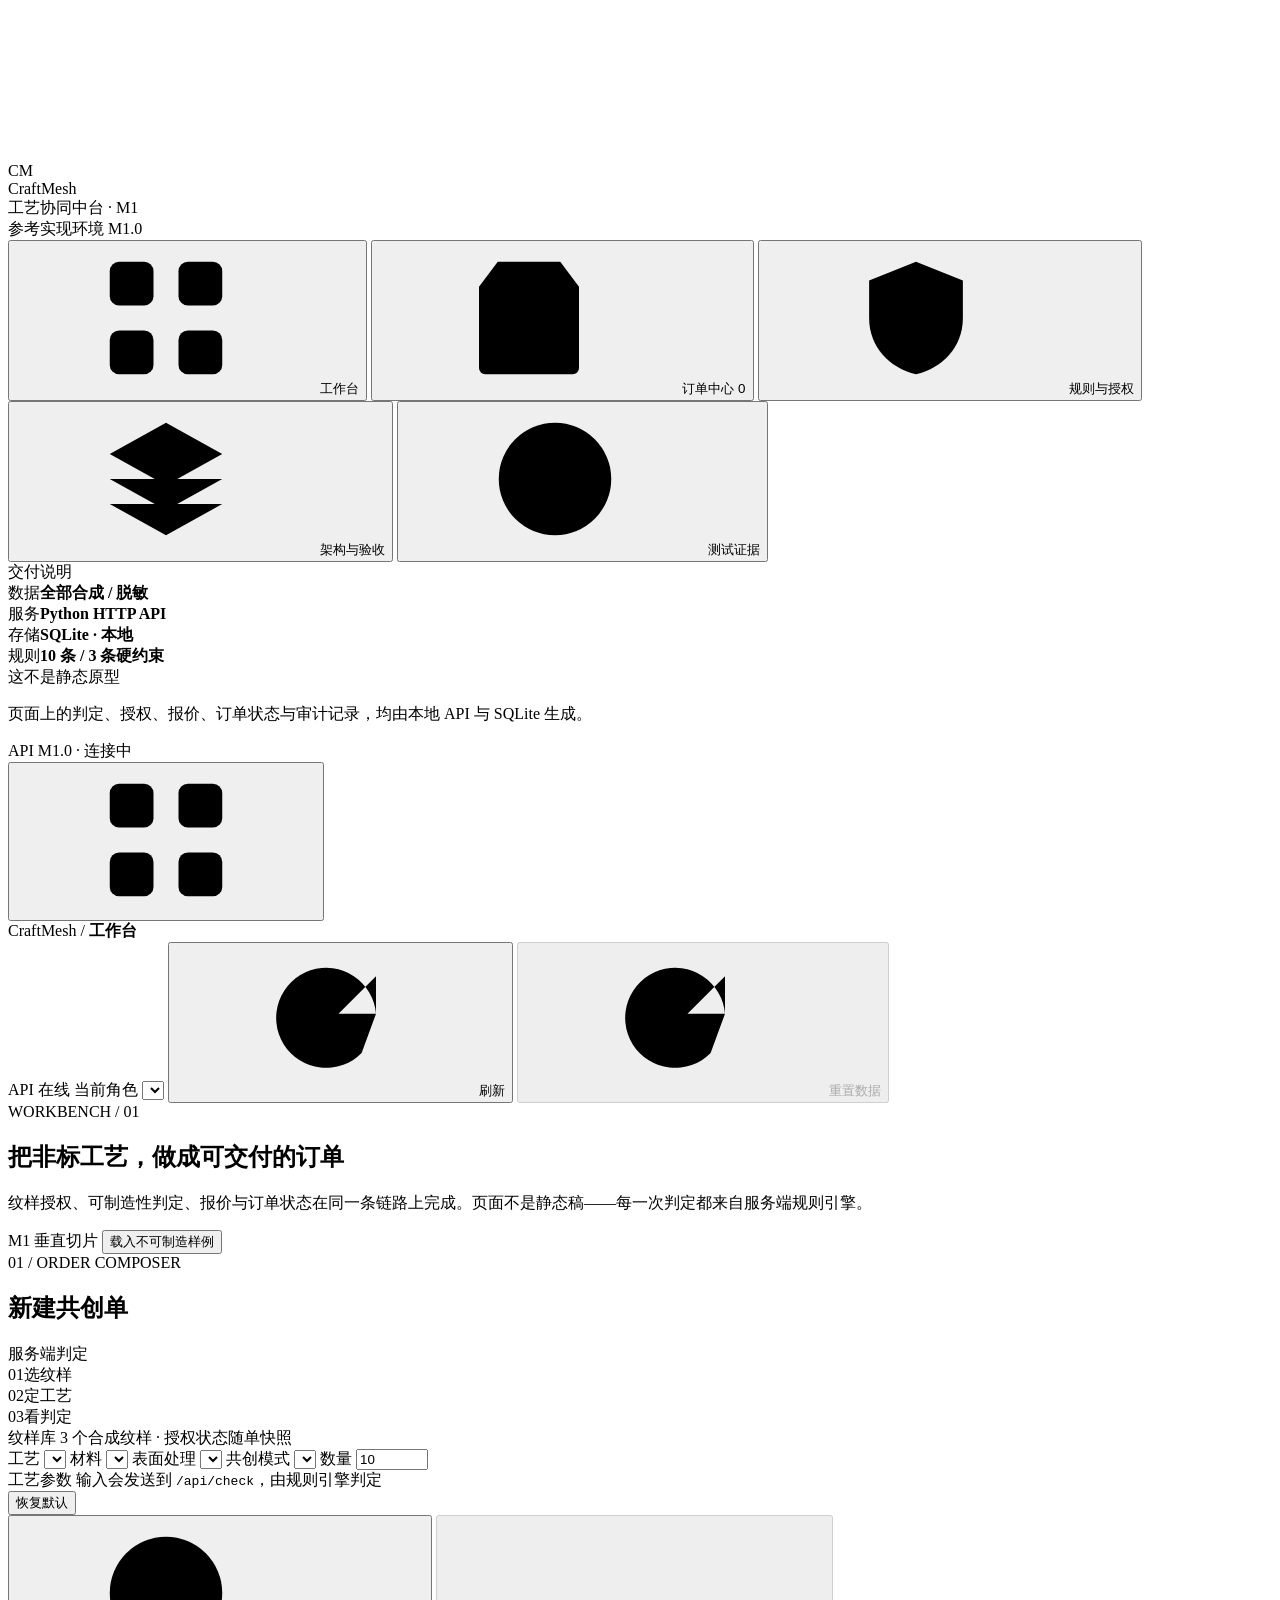
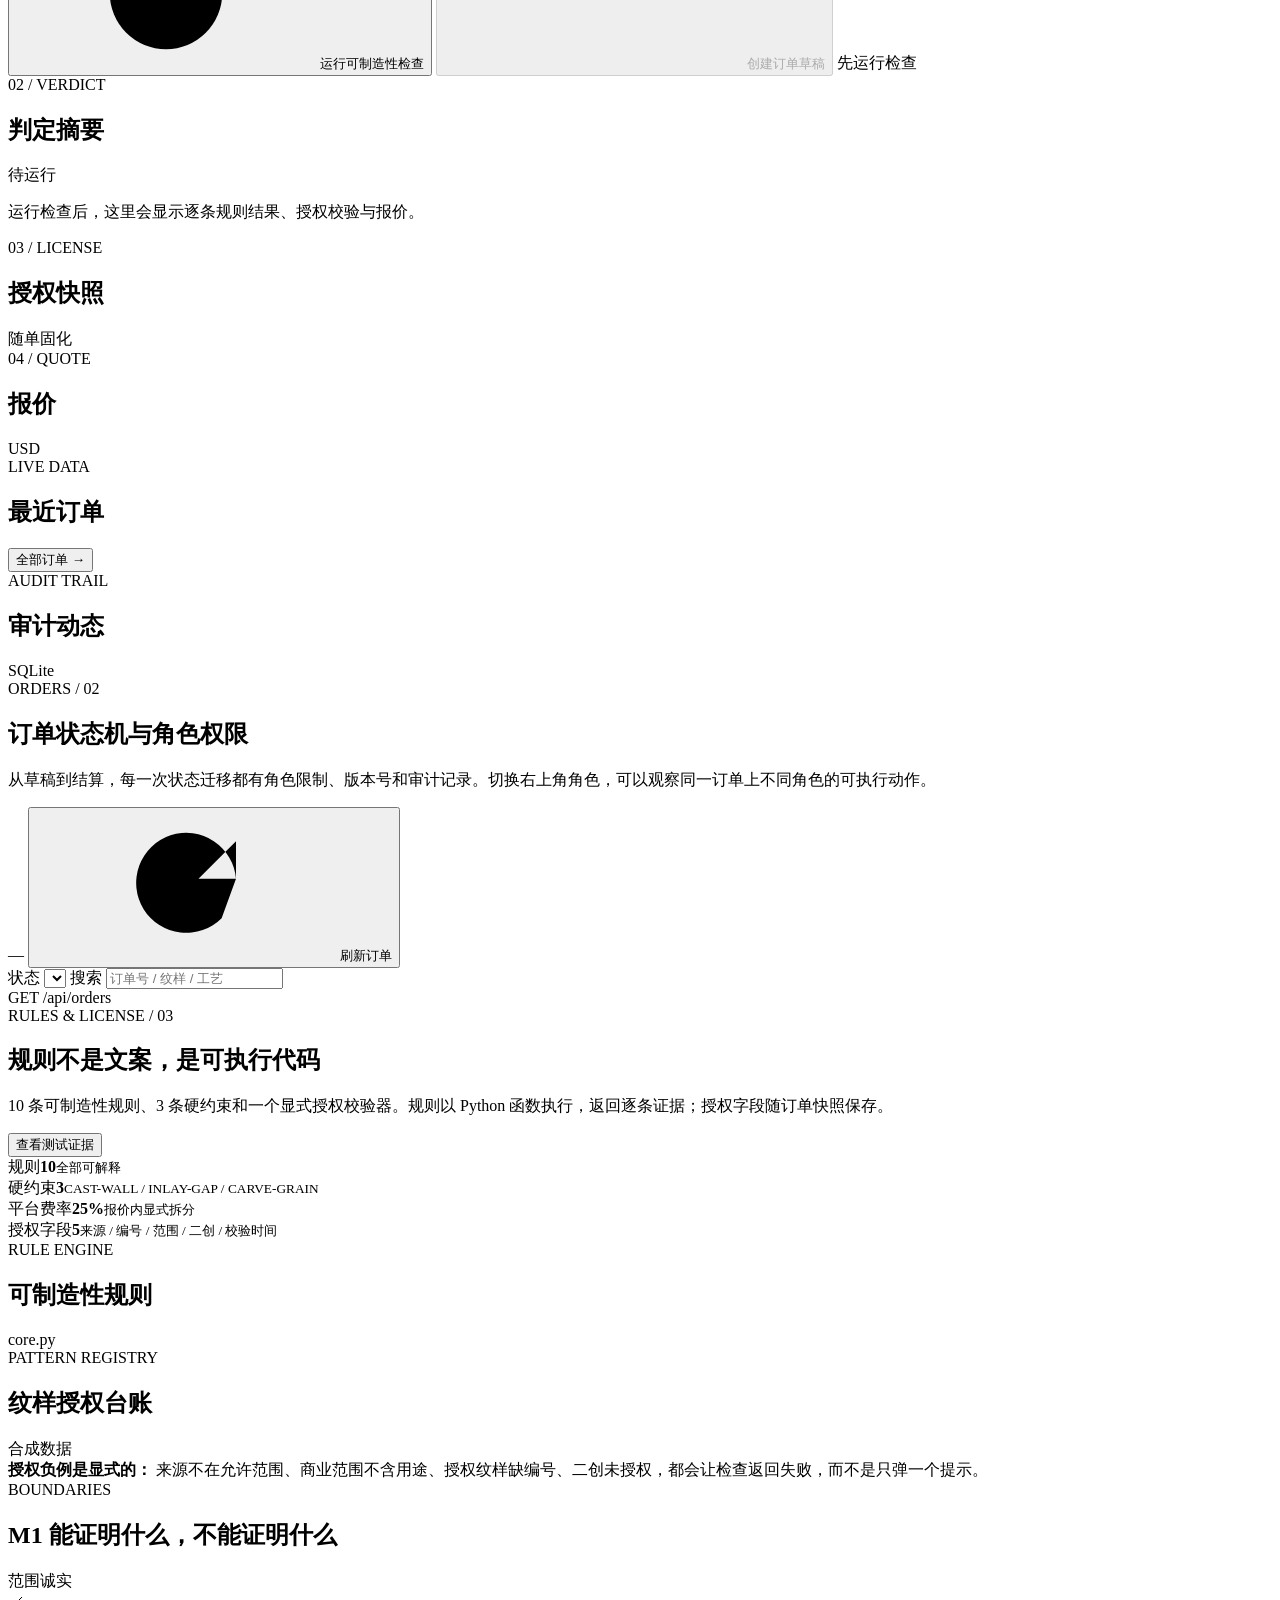
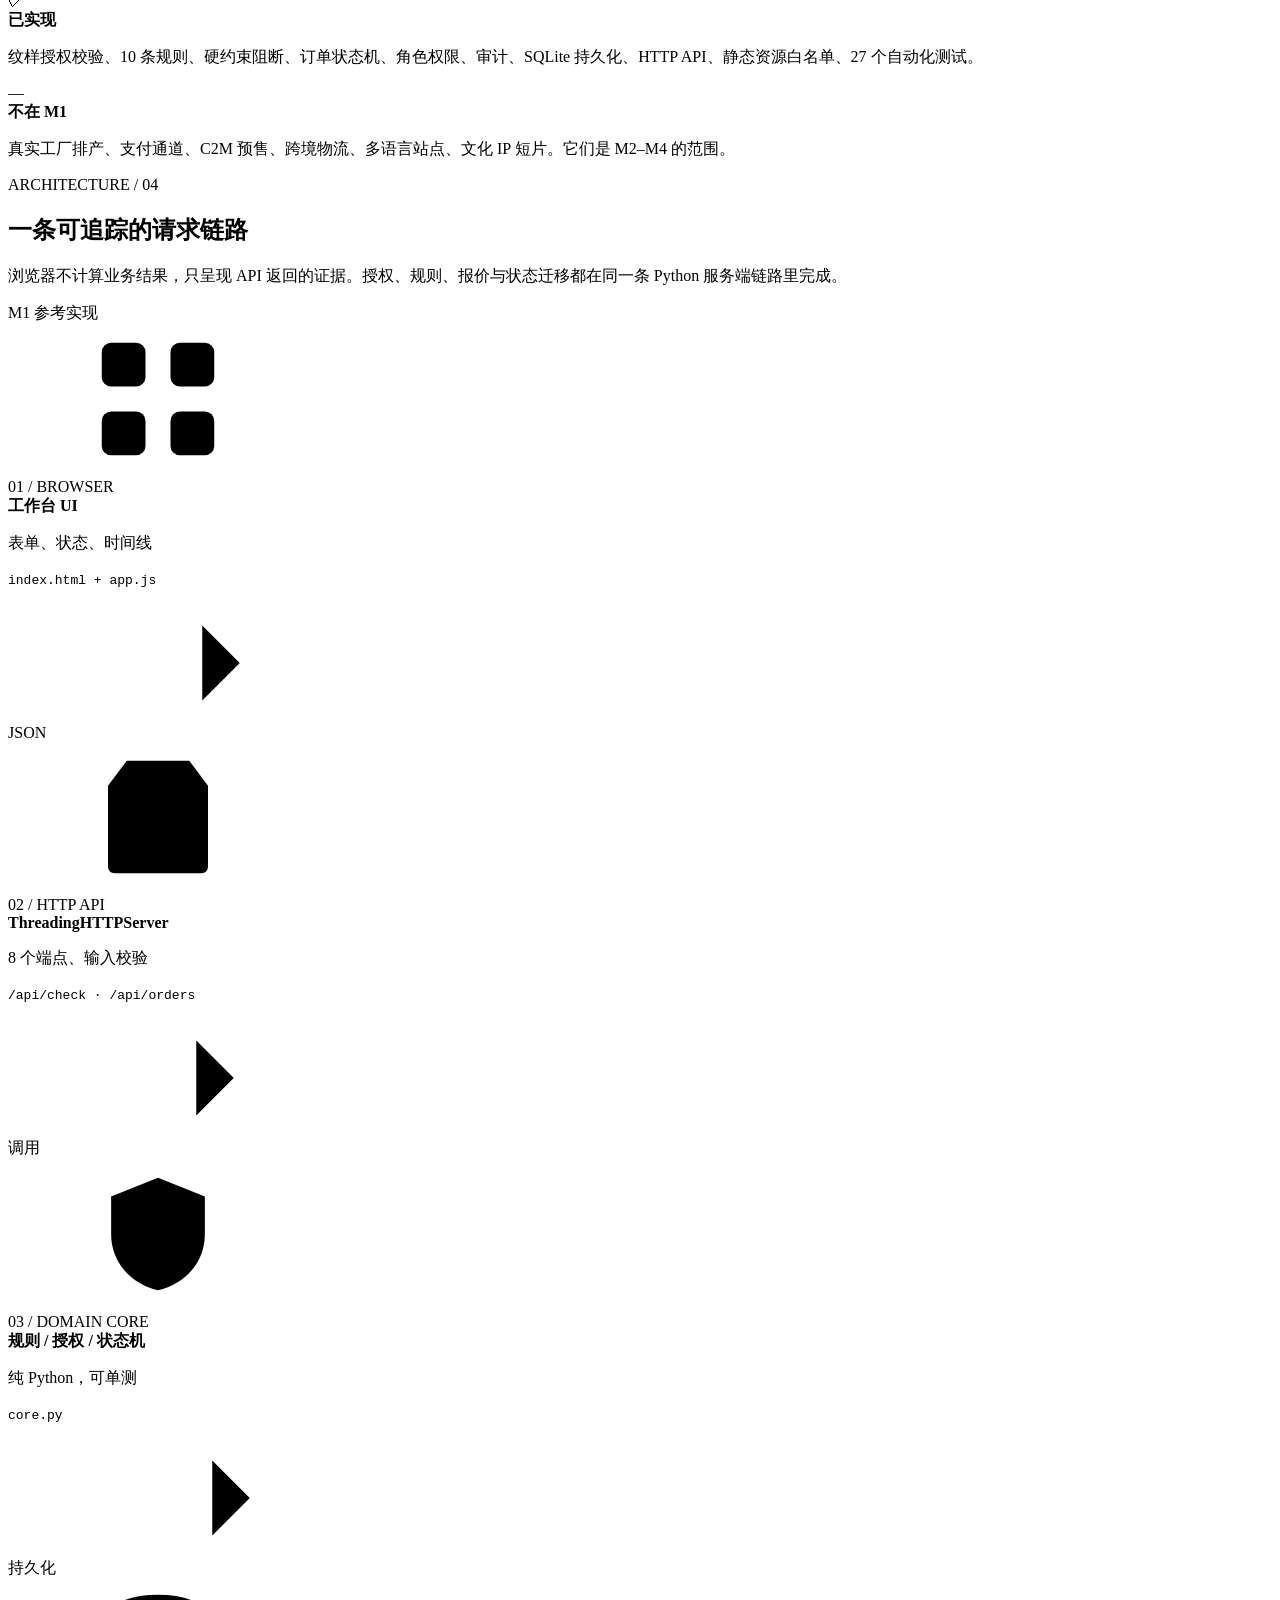
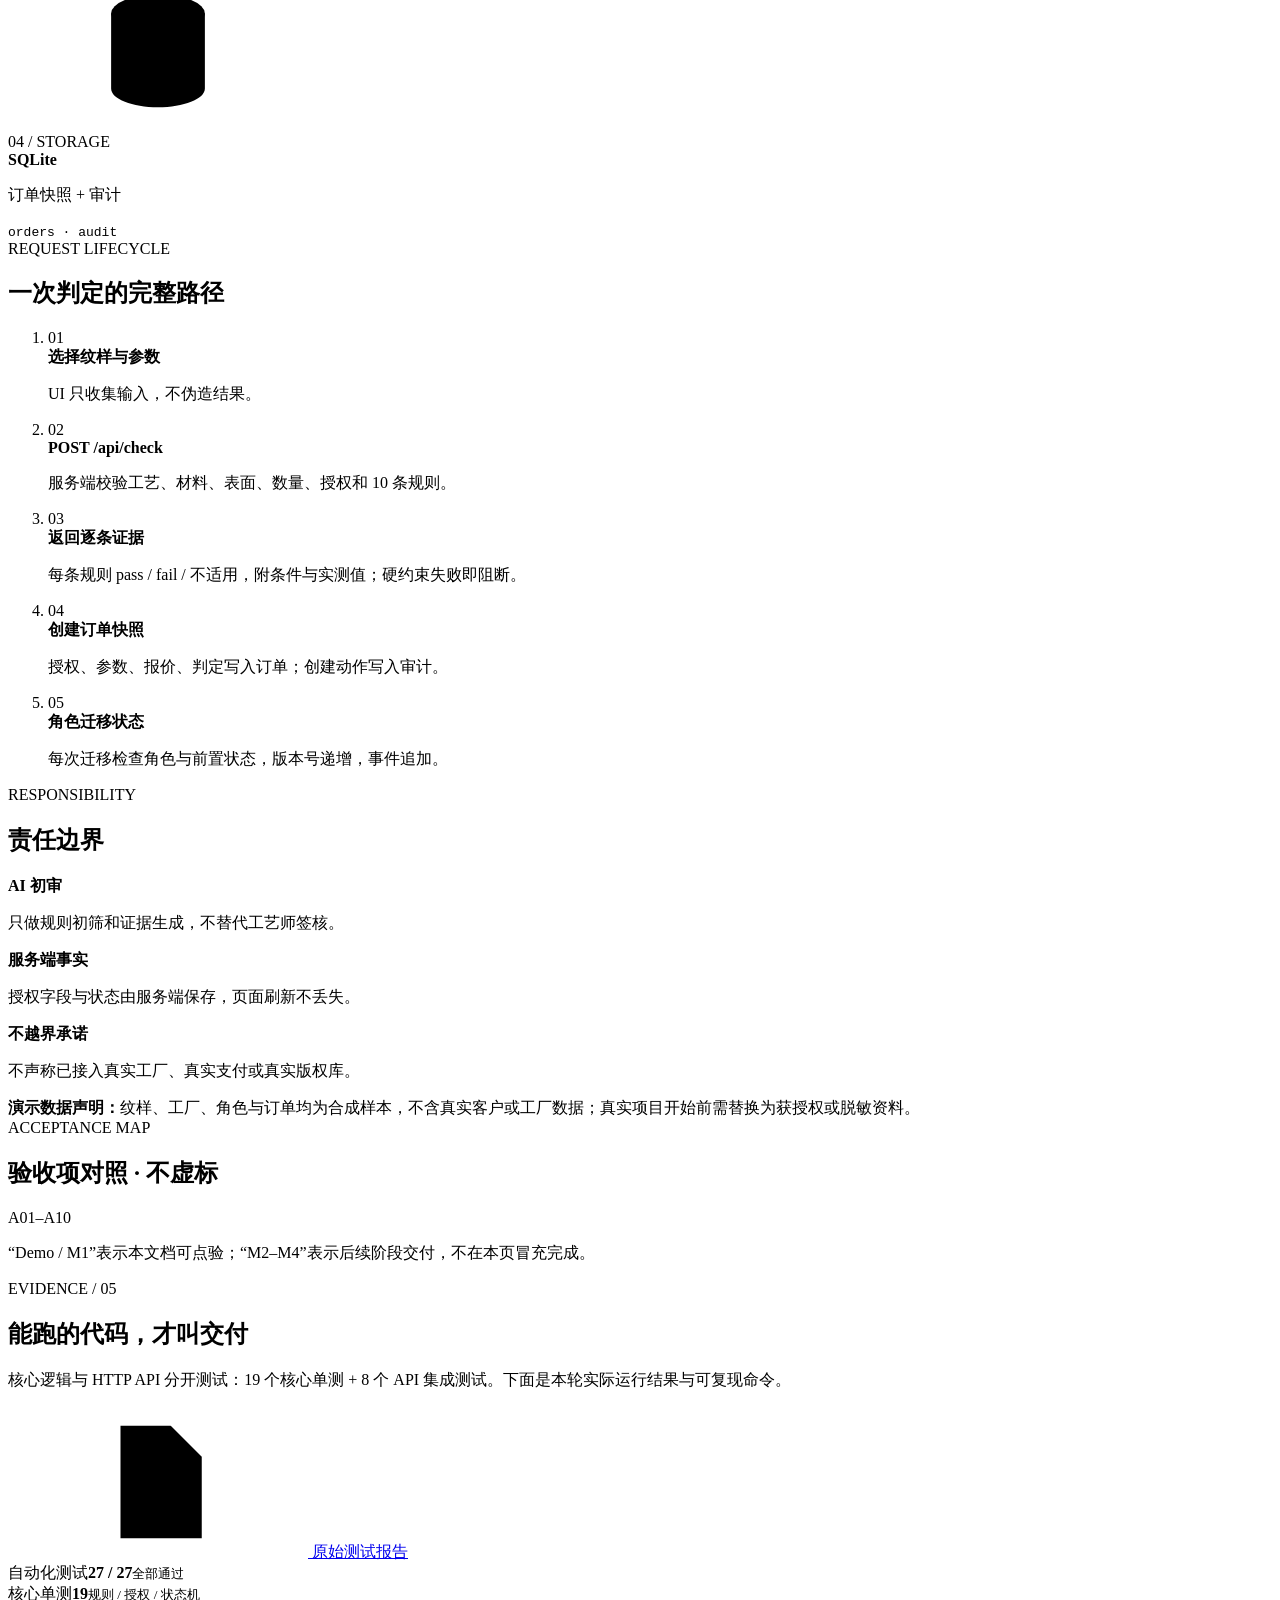
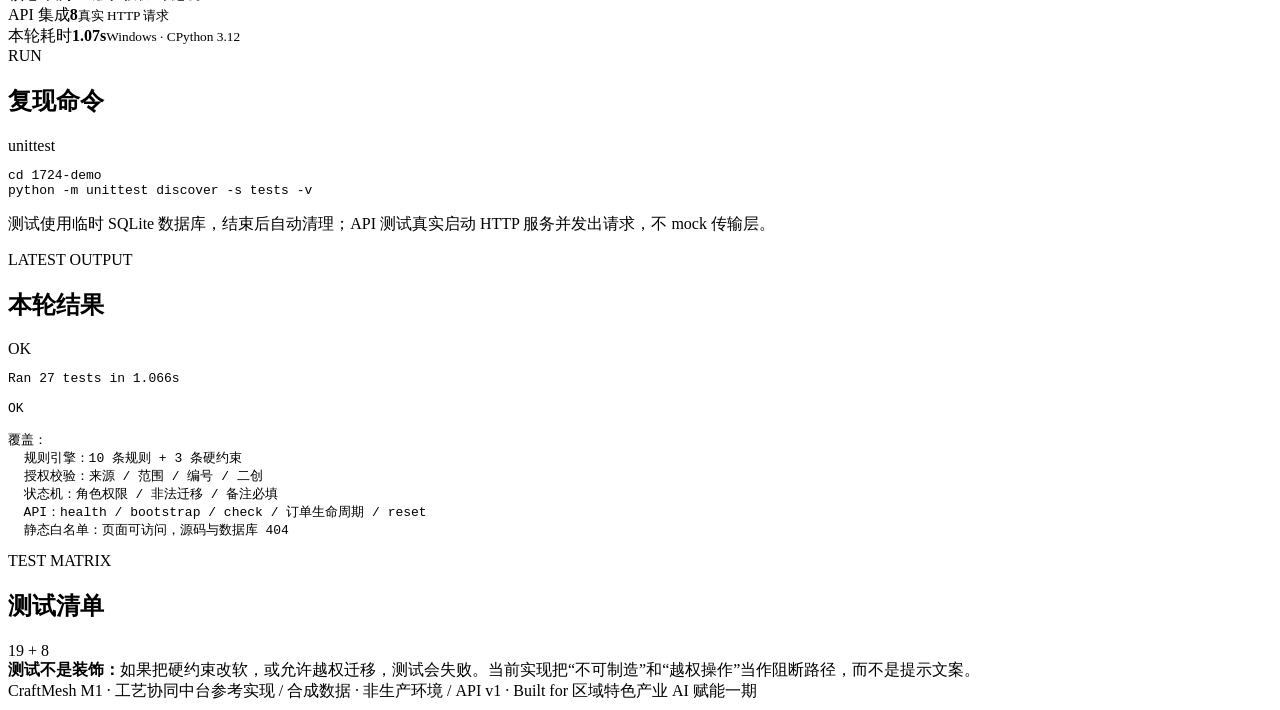
==== index.html @ ddb61665 "Add index.html" ====
<!doctype html>
<html lang="zh-CN">
<head>
<meta charset="utf-8">
<meta name="viewport" content="width=device-width, initial-scale=1">
<meta name="color-scheme" content="light">
<title>CraftMesh · 工艺协同中台 M1</title>
<link rel="stylesheet" href="styles.css">
</head>
<body>
<svg xmlns="http://www.w3.org/2000/svg" class="svg-sprite" aria-hidden="true">
  <symbol id="i-grid" viewBox="0 0 24 24"><rect x="3" y="3" width="7" height="7" rx="1.5"/><rect x="14" y="3" width="7" height="7" rx="1.5"/><rect x="3" y="14" width="7" height="7" rx="1.5"/><rect x="14" y="14" width="7" height="7" rx="1.5"/></symbol>
  <symbol id="i-orders" viewBox="0 0 24 24"><path d="M7 3h10l3 4v13a1 1 0 0 1-1 1H5a1 1 0 0 1-1-1V7l3-4Z"/><path d="M4 7h16M9 12h6M9 16h6"/></symbol>
  <symbol id="i-shield" viewBox="0 0 24 24"><path d="M12 3 4.5 6v6c0 4.6 3.2 8 7.5 9 4.3-1 7.5-4.4 7.5-9V6L12 3Z"/><path d="m9 12 2 2 4-4"/></symbol>
  <symbol id="i-layers" viewBox="0 0 24 24"><path d="m12 3 9 5-9 5-9-5 9-5Z"/><path d="m3 12 9 5 9-5M3 16l9 5 9-5"/></symbol>
  <symbol id="i-check" viewBox="0 0 24 24"><circle cx="12" cy="12" r="9"/><path d="m8 12 2.5 2.5L16 9"/></symbol>
  <symbol id="i-refresh" viewBox="0 0 24 24"><path d="M20 11a8 8 0 1 0-2.3 6.3M20 5v6h-6"/></symbol>
  <symbol id="i-plus" viewBox="0 0 24 24"><path d="M12 5v14M5 12h14"/></symbol>
  <symbol id="i-arrow" viewBox="0 0 24 24"><path d="M5 12h14M13 6l6 6-6 6"/></symbol>
  <symbol id="i-db" viewBox="0 0 24 24"><ellipse cx="12" cy="5.5" rx="7.5" ry="3"/><path d="M4.5 5.5v6c0 1.7 3.4 3 7.5 3s7.5-1.3 7.5-3v-6M4.5 11.5v6c0 1.7 3.4 3 7.5 3s7.5-1.3 7.5-3v-6"/></symbol>
  <symbol id="i-code" viewBox="0 0 24 24"><path d="m8 7-5 5 5 5M16 7l5 5-5 5M13 4l-2 16"/></symbol>
  <symbol id="i-doc" viewBox="0 0 24 24"><path d="M6 3h8l5 5v13H6V3Z"/><path d="M14 3v5h5M9 13h7M9 17h7"/></symbol>
</svg>

<div class="app-shell">
  <aside class="sidebar">
    <div class="brand">
      <div class="brand-mark">CM</div>
      <div>
        <div class="brand-name">CraftMesh</div>
        <div class="brand-sub">工艺协同中台 · M1</div>
      </div>
    </div>

    <div class="workspace-pill">
      <span class="live-dot"></span>
      <span>参考实现环境</span>
      <span class="workspace-version">M1.0</span>
    </div>

    <nav class="sidebar-nav" aria-label="主导航">
      <button class="nav-item is-active" data-view="dashboard">
        <svg class="icon"><use href="#i-grid"></use></svg>
        <span>工作台</span>
      </button>
      <button class="nav-item" data-view="orders">
        <svg class="icon"><use href="#i-orders"></use></svg>
        <span>订单中心</span>
        <span class="nav-count" id="navOrderCount">0</span>
      </button>
      <button class="nav-item" data-view="rules">
        <svg class="icon"><use href="#i-shield"></use></svg>
        <span>规则与授权</span>
      </button>
      <button class="nav-item" data-view="architecture">
        <svg class="icon"><use href="#i-layers"></use></svg>
        <span>架构与验收</span>
      </button>
      <button class="nav-item" data-view="tests">
        <svg class="icon"><use href="#i-check"></use></svg>
        <span>测试证据</span>
      </button>
    </nav>

    <div class="sidebar-section-label">交付说明</div>
    <div class="sidebar-meta">
      <div><span>数据</span><strong>全部合成 / 脱敏</strong></div>
      <div><span>服务</span><strong>Python HTTP API</strong></div>
      <div><span>存储</span><strong>SQLite · 本地</strong></div>
      <div><span>规则</span><strong>10 条 / 3 条硬约束</strong></div>
    </div>

    <div class="sidebar-note">
      <div class="note-kicker">这不是静态原型</div>
      <p>页面上的判定、授权、报价、订单状态与审计记录，均由本地 API 与 SQLite 生成。</p>
    </div>

    <div class="sidebar-foot">
      <span class="live-dot"></span>
      <span id="apiVersion">API M1.0</span>
      <span class="dot-sep">·</span>
      <span id="apiState">连接中</span>
    </div>
  </aside>

  <div class="main-column">
    <header class="topbar">
      <div class="topbar-left">
        <button class="icon-button menu-button" id="menuButton" aria-label="打开导航">
          <svg class="icon"><use href="#i-grid"></use></svg>
        </button>
        <div class="crumb">
          <span class="crumb-root">CraftMesh</span>
          <span class="crumb-sep">/</span>
          <strong id="crumbCurrent">工作台</strong>
        </div>
      </div>
      <div class="topbar-right">
        <span class="api-badge" id="apiBadge"><span class="live-dot"></span><span>API 在线</span></span>
        <label class="role-switcher">
          <span>当前角色</span>
          <select id="roleSelect" aria-label="切换演示角色"></select>
        </label>
        <button class="btn btn-ghost btn-small" id="refreshButton">
          <svg class="icon"><use href="#i-refresh"></use></svg>
          刷新
        </button>
        <button class="btn btn-ghost btn-small" id="resetButton" disabled>
          <svg class="icon"><use href="#i-refresh"></use></svg>
          重置数据
        </button>
      </div>
    </header>

    <main class="content">
      <section class="view is-active" id="view-dashboard" data-title="工作台">
        <header class="page-head">
          <div class="page-head-copy">
            <div class="eyebrow">WORKBENCH / 01</div>
            <h1>把非标工艺，做成可交付的订单</h1>
            <p class="lede">纹样授权、可制造性判定、报价与订单状态在同一条链路上完成。页面不是静态稿——每一次判定都来自服务端规则引擎。</p>
          </div>
          <div class="page-actions">
            <span class="tag tag-muted">M1 垂直切片</span>
            <button class="btn btn-ghost" data-action="load-unmanufacturable">载入不可制造样例</button>
          </div>
        </header>

        <div class="kpi-grid" id="kpiGrid"></div>

        <div class="work-grid">
          <section class="panel composer-panel">
            <div class="panel-head">
              <div>
                <div class="panel-kicker">01 / ORDER COMPOSER</div>
                <h2>新建共创单</h2>
              </div>
              <span class="server-chip"><span class="chip-dot"></span>服务端判定</span>
            </div>

            <div class="flow-steps">
              <div class="flow-step is-current"><span>01</span>选纹样</div>
              <div class="flow-line"></div>
              <div class="flow-step"><span>02</span>定工艺</div>
              <div class="flow-line"></div>
              <div class="flow-step"><span>03</span>看判定</div>
            </div>

            <div class="field-label">纹样库 <span>3 个合成纹样 · 授权状态随单快照</span></div>
            <div class="pattern-grid" id="patternGrid"></div>

            <div class="form-grid">
              <label class="field">
                <span>工艺</span>
                <select id="processSelect"></select>
              </label>
              <label class="field">
                <span>材料</span>
                <select id="materialSelect"></select>
              </label>
              <label class="field">
                <span>表面处理</span>
                <select id="finishSelect"></select>
              </label>
              <label class="field">
                <span>共创模式</span>
                <select id="modeSelect"></select>
              </label>
              <label class="field field-quantity">
                <span>数量</span>
                <input id="quantityInput" type="number" min="1" max="10000" step="1" value="10">
              </label>
            </div>

            <div class="param-head">
              <div>
                <span class="field-label">工艺参数</span>
                <span class="param-help">输入会发送到 <code>/api/check</code>，由规则引擎判定</span>
              </div>
              <button class="text-button" id="resetParamsButton" type="button">恢复默认</button>
            </div>
            <div class="param-grid" id="paramGrid"></div>

            <div class="composer-actions">
              <button class="btn btn-primary" id="checkButton">
                <svg class="icon"><use href="#i-check"></use></svg>
                运行可制造性检查
              </button>
              <button class="btn btn-ghost" id="createButton" disabled>
                <svg class="icon"><use href="#i-plus"></use></svg>
                创建订单草稿
              </button>
              <span class="action-hint" id="createHint">先运行检查</span>
            </div>
            <div class="check-state" id="checkState" aria-live="polite"></div>
          </section>

          <aside class="side-stack">
            <section class="panel verdict-panel" id="verdictPanel">
              <div class="panel-head compact">
                <div>
                  <div class="panel-kicker">02 / VERDICT</div>
                  <h2>判定摘要</h2>
                </div>
                <span class="tag tag-muted" id="verdictTag">待运行</span>
              </div>
              <div class="verdict-body" id="verdictBody">
                <p class="empty-copy">运行检查后，这里会显示逐条规则结果、授权校验与报价。</p>
              </div>
            </section>

            <section class="panel">
              <div class="panel-head compact">
                <div>
                  <div class="panel-kicker">03 / LICENSE</div>
                  <h2>授权快照</h2>
                </div>
                <span class="tag tag-muted">随单固化</span>
              </div>
              <div id="licensePanel" class="license-panel"></div>
            </section>

            <section class="panel quote-panel">
              <div class="panel-head compact">
                <div>
                  <div class="panel-kicker">04 / QUOTE</div>
                  <h2>报价</h2>
                </div>
                <span class="tag tag-muted">USD</span>
              </div>
              <div id="quotePanel" class="quote-body"></div>
            </section>
          </aside>
        </div>

        <div class="dashboard-lower">
          <section class="panel">
            <div class="panel-head compact">
              <div>
                <div class="panel-kicker">LIVE DATA</div>
                <h2>最近订单</h2>
              </div>
              <button class="text-button" data-view-jump="orders">全部订单 <span aria-hidden="true">→</span></button>
            </div>
            <div id="recentOrders" class="compact-list"></div>
          </section>
          <section class="panel">
            <div class="panel-head compact">
              <div>
                <div class="panel-kicker">AUDIT TRAIL</div>
                <h2>审计动态</h2>
              </div>
              <span class="server-chip"><span class="chip-dot"></span>SQLite</span>
            </div>
            <div id="recentAudit" class="timeline compact"></div>
          </section>
        </div>
      </section>

      <section class="view" id="view-orders" data-title="订单中心">
        <header class="page-head">
          <div class="page-head-copy">
            <div class="eyebrow">ORDERS / 02</div>
            <h1>订单状态机与角色权限</h1>
            <p class="lede">从草稿到结算，每一次状态迁移都有角色限制、版本号和审计记录。切换右上角角色，可以观察同一订单上不同角色的可执行动作。</p>
          </div>
          <div class="page-actions">
            <span class="tag tag-muted" id="orderSummaryTag">—</span>
            <button class="btn btn-ghost" id="refreshOrdersButton">
              <svg class="icon"><use href="#i-refresh"></use></svg>
              刷新订单
            </button>
          </div>
        </header>

        <section class="panel">
          <div class="table-toolbar">
            <div class="filter-row">
              <label class="filter-field">
                <span>状态</span>
                <select id="statusFilter"></select>
              </label>
              <label class="filter-field filter-search">
                <span>搜索</span>
                <input id="orderSearch" type="search" placeholder="订单号 / 纹样 / 工艺">
              </label>
            </div>
            <span class="server-chip"><span class="chip-dot"></span>GET /api/orders</span>
          </div>
          <div class="table-wrap" id="ordersTable"></div>
        </section>

        <section class="panel order-detail-panel" id="orderDetailPanel">
          <div id="orderDetail"></div>
        </section>
      </section>

      <section class="view" id="view-rules" data-title="规则与授权">
        <header class="page-head">
          <div class="page-head-copy">
            <div class="eyebrow">RULES &amp; LICENSE / 03</div>
            <h1>规则不是文案，是可执行代码</h1>
            <p class="lede">10 条可制造性规则、3 条硬约束和一个显式授权校验器。规则以 Python 函数执行，返回逐条证据；授权字段随订单快照保存。</p>
          </div>
          <div class="page-actions">
            <button class="btn btn-ghost" data-view-jump="tests">查看测试证据</button>
          </div>
        </header>

        <div class="metric-strip">
          <div class="metric-strip-item"><span>规则</span><strong>10</strong><small>全部可解释</small></div>
          <div class="metric-strip-item"><span>硬约束</span><strong>3</strong><small>CAST-WALL / INLAY-GAP / CARVE-GRAIN</small></div>
          <div class="metric-strip-item"><span>平台费率</span><strong>25%</strong><small>报价内显式拆分</small></div>
          <div class="metric-strip-item"><span>授权字段</span><strong>5</strong><small>来源 / 编号 / 范围 / 二创 / 校验时间</small></div>
        </div>

        <div class="two-column">
          <section class="panel">
            <div class="panel-head compact">
              <div>
                <div class="panel-kicker">RULE ENGINE</div>
                <h2>可制造性规则</h2>
              </div>
              <span class="server-chip"><span class="chip-dot"></span>core.py</span>
            </div>
            <div class="table-wrap" id="rulesTable"></div>
          </section>

          <section class="panel">
            <div class="panel-head compact">
              <div>
                <div class="panel-kicker">PATTERN REGISTRY</div>
                <h2>纹样授权台账</h2>
              </div>
              <span class="tag tag-muted">合成数据</span>
            </div>
            <div id="licenseTable" class="license-ledger"></div>
            <div class="callout">
              <strong>授权负例是显式的：</strong>
              来源不在允许范围、商业范围不含用途、授权纹样缺编号、二创未授权，都会让检查返回失败，而不是只弹一个提示。
            </div>
          </section>
        </div>

        <section class="panel">
          <div class="panel-head compact">
            <div>
              <div class="panel-kicker">BOUNDARIES</div>
              <h2>M1 能证明什么，不能证明什么</h2>
            </div>
            <span class="tag tag-muted">范围诚实</span>
          </div>
          <div class="boundary-grid">
            <div class="boundary-item is-in">
              <div class="boundary-mark">✓</div>
              <div><strong>已实现</strong><p>纹样授权校验、10 条规则、硬约束阻断、订单状态机、角色权限、审计、SQLite 持久化、HTTP API、静态资源白名单、27 个自动化测试。</p></div>
            </div>
            <div class="boundary-item is-out">
              <div class="boundary-mark">—</div>
              <div><strong>不在 M1</strong><p>真实工厂排产、支付通道、C2M 预售、跨境物流、多语言站点、文化 IP 短片。它们是 M2–M4 的范围。</p></div>
            </div>
          </div>
        </section>
      </section>

      <section class="view" id="view-architecture" data-title="架构与验收">
        <header class="page-head">
          <div class="page-head-copy">
            <div class="eyebrow">ARCHITECTURE / 04</div>
            <h1>一条可追踪的请求链路</h1>
            <p class="lede">浏览器不计算业务结果，只呈现 API 返回的证据。授权、规则、报价与状态迁移都在同一条 Python 服务端链路里完成。</p>
          </div>
          <div class="page-actions">
            <span class="tag tag-muted">M1 参考实现</span>
          </div>
        </header>

        <div class="arch-flow panel">
          <div class="arch-node">
            <div class="arch-icon"><svg class="icon"><use href="#i-grid"></use></svg></div>
            <div class="arch-node-label">01 / BROWSER</div>
            <strong>工作台 UI</strong>
            <p>表单、状态、时间线</p>
            <code>index.html + app.js</code>
          </div>
          <div class="arch-arrow"><span>JSON</span><svg class="icon"><use href="#i-arrow"></use></svg></div>
          <div class="arch-node is-accent">
            <div class="arch-icon"><svg class="icon"><use href="#i-orders"></use></svg></div>
            <div class="arch-node-label">02 / HTTP API</div>
            <strong>ThreadingHTTPServer</strong>
            <p>8 个端点、输入校验</p>
            <code>/api/check · /api/orders</code>
          </div>
          <div class="arch-arrow"><span>调用</span><svg class="icon"><use href="#i-arrow"></use></svg></div>
          <div class="arch-node">
            <div class="arch-icon"><svg class="icon"><use href="#i-shield"></use></svg></div>
            <div class="arch-node-label">03 / DOMAIN CORE</div>
            <strong>规则 / 授权 / 状态机</strong>
            <p>纯 Python，可单测</p>
            <code>core.py</code>
          </div>
          <div class="arch-arrow"><span>持久化</span><svg class="icon"><use href="#i-arrow"></use></svg></div>
          <div class="arch-node">
            <div class="arch-icon"><svg class="icon"><use href="#i-db"></use></svg></div>
            <div class="arch-node-label">04 / STORAGE</div>
            <strong>SQLite</strong>
            <p>订单快照 + 审计</p>
            <code>orders · audit</code>
          </div>
        </div>

        <div class="two-column arch-lower">
          <section class="panel">
            <div class="panel-head compact">
              <div>
                <div class="panel-kicker">REQUEST LIFECYCLE</div>
                <h2>一次判定的完整路径</h2>
              </div>
            </div>
            <ol class="numbered-list">
              <li><span>01</span><div><strong>选择纹样与参数</strong><p>UI 只收集输入，不伪造结果。</p></div></li>
              <li><span>02</span><div><strong>POST /api/check</strong><p>服务端校验工艺、材料、表面、数量、授权和 10 条规则。</p></div></li>
              <li><span>03</span><div><strong>返回逐条证据</strong><p>每条规则 pass / fail / 不适用，附条件与实测值；硬约束失败即阻断。</p></div></li>
              <li><span>04</span><div><strong>创建订单快照</strong><p>授权、参数、报价、判定写入订单；创建动作写入审计。</p></div></li>
              <li><span>05</span><div><strong>角色迁移状态</strong><p>每次迁移检查角色与前置状态，版本号递增，事件追加。</p></div></li>
            </ol>
          </section>

          <section class="panel">
            <div class="panel-head compact">
              <div>
                <div class="panel-kicker">RESPONSIBILITY</div>
                <h2>责任边界</h2>
              </div>
            </div>
            <div class="responsibility-list">
              <div><span class="resp-dot gold"></span><div><strong>AI 初审</strong><p>只做规则初筛和证据生成，不替代工艺师签核。</p></div></div>
              <div><span class="resp-dot green"></span><div><strong>服务端事实</strong><p>授权字段与状态由服务端保存，页面刷新不丢失。</p></div></div>
              <div><span class="resp-dot red"></span><div><strong>不越界承诺</strong><p>不声称已接入真实工厂、真实支付或真实版权库。</p></div></div>
            </div>
            <div class="callout warm">
              <strong>演示数据声明：</strong>纹样、工厂、角色与订单均为合成样本，不含真实客户或工厂数据；真实项目开始前需替换为获授权或脱敏资料。
            </div>
          </section>
        </div>

        <section class="panel">
          <div class="panel-head compact">
            <div>
              <div class="panel-kicker">ACCEPTANCE MAP</div>
              <h2>验收项对照 · 不虚标</h2>
            </div>
            <span class="tag tag-muted">A01–A10</span>
          </div>
          <div class="table-wrap" id="acceptanceTable"></div>
          <p class="table-note">“Demo / M1”表示本文档可点验；“M2–M4”表示后续阶段交付，不在本页冒充完成。</p>
        </section>
      </section>

      <section class="view" id="view-tests" data-title="测试证据">
        <header class="page-head">
          <div class="page-head-copy">
            <div class="eyebrow">EVIDENCE / 05</div>
            <h1>能跑的代码，才叫交付</h1>
            <p class="lede">核心逻辑与 HTTP API 分开测试：19 个核心单测 + 8 个 API 集成测试。下面是本轮实际运行结果与可复现命令。</p>
          </div>
          <div class="page-actions">
            <a class="btn btn-ghost" href="/TEST-REPORT.md" target="_blank" rel="noreferrer">
              <svg class="icon"><use href="#i-doc"></use></svg>
              原始测试报告
            </a>
          </div>
        </header>

        <div class="test-metrics">
          <div class="test-metric is-primary"><span>自动化测试</span><strong>27 / 27</strong><small>全部通过</small></div>
          <div class="test-metric"><span>核心单测</span><strong>19</strong><small>规则 / 授权 / 状态机</small></div>
          <div class="test-metric"><span>API 集成</span><strong>8</strong><small>真实 HTTP 请求</small></div>
          <div class="test-metric"><span>本轮耗时</span><strong>1.07s</strong><small>Windows · CPython 3.12</small></div>
        </div>

        <div class="two-column">
          <section class="panel">
            <div class="panel-head compact">
              <div>
                <div class="panel-kicker">RUN</div>
                <h2>复现命令</h2>
              </div>
              <span class="server-chip"><span class="chip-dot"></span>unittest</span>
            </div>
            <pre class="code-block">cd 1724-demo
python -m unittest discover -s tests -v</pre>
            <p class="panel-copy">测试使用临时 SQLite 数据库，结束后自动清理；API 测试真实启动 HTTP 服务并发出请求，不 mock 传输层。</p>
          </section>

          <section class="panel">
            <div class="panel-head compact">
              <div>
                <div class="panel-kicker">LATEST OUTPUT</div>
                <h2>本轮结果</h2>
              </div>
              <span class="status-pill pass"><span class="status-dot"></span>OK</span>
            </div>
            <pre class="code-block code-log">Ran 27 tests in 1.066s

OK

覆盖：
  规则引擎：10 条规则 + 3 条硬约束
  授权校验：来源 / 范围 / 编号 / 二创
  状态机：角色权限 / 非法迁移 / 备注必填
  API：health / bootstrap / check / 订单生命周期 / reset
  静态白名单：页面可访问，源码与数据库 404</pre>
          </section>
        </div>

        <section class="panel">
          <div class="panel-head compact">
            <div>
              <div class="panel-kicker">TEST MATRIX</div>
              <h2>测试清单</h2>
            </div>
            <span class="tag tag-muted">19 + 8</span>
          </div>
          <div class="table-wrap" id="testCasesTable"></div>
        </section>

        <div class="callout">
          <strong>测试不是装饰：</strong>如果把硬约束改软，或允许越权迁移，测试会失败。当前实现把“不可制造”和“越权操作”当作阻断路径，而不是提示文案。
        </div>
      </section>
    </main>

    <footer class="site-footer">
      <span>CraftMesh M1 · 工艺协同中台参考实现</span>
      <span class="footer-sep">/</span>
      <span>合成数据 · 非生产环境</span>
      <span class="footer-sep">/</span>
      <span>API v1 · Built for 区域特色产业 AI 赋能一期</span>
    </footer>
  </div>
</div>

<div class="toast" id="toast" role="status" aria-live="polite"></div>
<script src="app.js"></script>
</body>
</html>
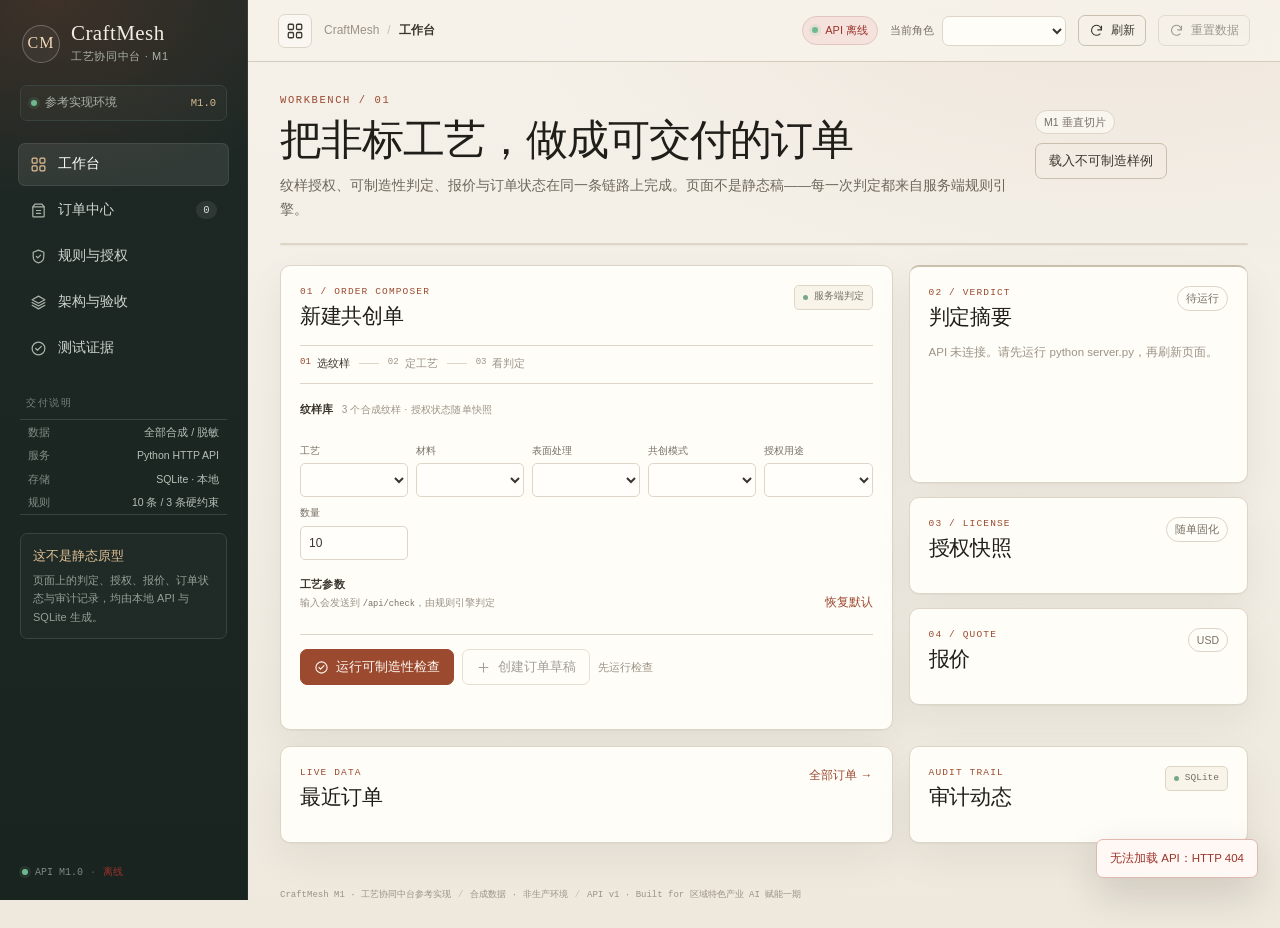
==== commit 075aa095: "Add index.html" ====
--- a/index.html
+++ b/index.html
@@ -166,6 +166,10 @@
                 <span>共创模式</span>
                 <select id="modeSelect"></select>
               </label>
+              <label class="field">
+                <span>授权用途</span>
+                <select id="useSelect"></select>
+              </label>
               <label class="field field-quantity">
                 <span>数量</span>
                 <input id="quantityInput" type="number" min="1" max="10000" step="1" value="10">
@@ -311,7 +315,7 @@
           <div class="metric-strip-item"><span>规则</span><strong>10</strong><small>全部可解释</small></div>
           <div class="metric-strip-item"><span>硬约束</span><strong>3</strong><small>CAST-WALL / INLAY-GAP / CARVE-GRAIN</small></div>
           <div class="metric-strip-item"><span>平台费率</span><strong>25%</strong><small>报价内显式拆分</small></div>
-          <div class="metric-strip-item"><span>授权字段</span><strong>5</strong><small>来源 / 编号 / 范围 / 二创 / 校验时间</small></div>
+          <div class="metric-strip-item"><span>授权字段</span><strong>6</strong><small>来源 / 编号 / 范围 / 用途 / 二创 / 校验时间</small></div>
         </div>
 
         <div class="two-column">
@@ -341,6 +345,19 @@
             </div>
           </section>
         </div>
+
+        <section class="panel">
+          <div class="panel-head compact">
+            <div>
+              <div class="panel-kicker">HUMAN BASELINE</div>
+              <h2>10/10 人工规则对照</h2>
+            </div>
+            <span class="status-pill pass"><span class="status-dot"></span>10/10 一致</span>
+          </div>
+          <p class="panel-copy">每行是一张合成判断：先写人工结论，再跑同一条规则引擎，最后逐条比对。3 条硬约束失败即不可制造；其余为工艺复核。</p>
+          <div class="table-wrap" id="humanRulesTable"></div>
+          <p class="table-note">人工结论是项目验收前写死的基线，不是看到引擎结果后补的说明；不一致会直接让测试失败。</p>
+        </section>
 
         <section class="panel">
           <div class="panel-head compact">
@@ -353,7 +370,7 @@
           <div class="boundary-grid">
             <div class="boundary-item is-in">
               <div class="boundary-mark">✓</div>
-              <div><strong>已实现</strong><p>纹样授权校验、10 条规则、硬约束阻断、订单状态机、角色权限、审计、SQLite 持久化、HTTP API、静态资源白名单、27 个自动化测试。</p></div>
+              <div><strong>已实现</strong><p>纹样授权校验（来源 / 范围 / 用途 / 编号 / 二创）、10 条规则、3 条硬约束、10/10 人工对照、订单状态机、角色权限、审计、SQLite 持久化、HTTP API、静态资源白名单、30 个自动化测试。</p></div>
             </div>
             <div class="boundary-item is-out">
               <div class="boundary-mark">—</div>
@@ -462,7 +479,7 @@
           <div class="page-head-copy">
             <div class="eyebrow">EVIDENCE / 05</div>
             <h1>能跑的代码，才叫交付</h1>
-            <p class="lede">核心逻辑与 HTTP API 分开测试：19 个核心单测 + 8 个 API 集成测试。下面是本轮实际运行结果与可复现命令。</p>
+            <p class="lede">核心逻辑与 HTTP API 分开测试：21 个核心单测 + 9 个 API 集成测试。下面是本轮实际运行结果与可复现命令。</p>
           </div>
           <div class="page-actions">
             <a class="btn btn-ghost" href="/TEST-REPORT.md" target="_blank" rel="noreferrer">
@@ -473,10 +490,10 @@
         </header>
 
         <div class="test-metrics">
-          <div class="test-metric is-primary"><span>自动化测试</span><strong>27 / 27</strong><small>全部通过</small></div>
-          <div class="test-metric"><span>核心单测</span><strong>19</strong><small>规则 / 授权 / 状态机</small></div>
-          <div class="test-metric"><span>API 集成</span><strong>8</strong><small>真实 HTTP 请求</small></div>
-          <div class="test-metric"><span>本轮耗时</span><strong>1.07s</strong><small>Windows · CPython 3.12</small></div>
+          <div class="test-metric is-primary"><span>自动化测试</span><strong>30 / 30</strong><small>全部通过</small></div>
+          <div class="test-metric"><span>核心单测</span><strong>21</strong><small>规则 / 授权 / 状态机</small></div>
+          <div class="test-metric"><span>API 集成</span><strong>9</strong><small>真实 HTTP 请求</small></div>
+          <div class="test-metric"><span>本轮耗时</span><strong>0.99s</strong><small>Windows · CPython 3.12</small></div>
         </div>
 
         <div class="two-column">
@@ -501,13 +518,14 @@
               </div>
               <span class="status-pill pass"><span class="status-dot"></span>OK</span>
             </div>
-            <pre class="code-block code-log">Ran 27 tests in 1.066s
+            <pre class="code-block code-log">Ran 30 tests in 0.987s
 
 OK
 
 覆盖：
   规则引擎：10 条规则 + 3 条硬约束
-  授权校验：来源 / 范围 / 编号 / 二创
+  授权校验：来源 / 范围 / 用途 / 编号 / 二创
+  人工对照：10 条人工判定与引擎 10/10 一致
   状态机：角色权限 / 非法迁移 / 备注必填
   API：health / bootstrap / check / 订单生命周期 / reset
   静态白名单：页面可访问，源码与数据库 404</pre>
@@ -520,7 +538,7 @@
               <div class="panel-kicker">TEST MATRIX</div>
               <h2>测试清单</h2>
             </div>
-            <span class="tag tag-muted">19 + 8</span>
+            <span class="tag tag-muted">21 + 9</span>
           </div>
           <div class="table-wrap" id="testCasesTable"></div>
         </section>
--- a/styles.css
+++ b/styles.css
@@ -0,0 +1,832 @@
+:root {
+  --bg: #f2eee5;
+  --bg-deep: #eae4d7;
+  --surface: #fffdf8;
+  --surface-2: #f8f4ea;
+  --surface-3: #f1ebde;
+  --ink: #201e19;
+  --ink-2: #3a362e;
+  --muted: #777065;
+  --muted-2: #9b9386;
+  --line: #ddd5c6;
+  --line-strong: #c9bfac;
+  --accent: #9b4a30;
+  --accent-deep: #783622;
+  --accent-soft: #f3e3d9;
+  --green: #2f6b4f;
+  --green-soft: #e5efe8;
+  --amber: #8b5a17;
+  --amber-soft: #f5ead4;
+  --red: #9b342b;
+  --red-soft: #f5e2dd;
+  --blue: #2f5869;
+  --blue-soft: #e3eef1;
+  --sidebar: #1e2926;
+  --sidebar-2: #26332f;
+  --sidebar-line: #37443f;
+  --sidebar-ink: #f2eee3;
+  --sidebar-muted: #a9b1a9;
+  --radius: 10px;
+  --radius-sm: 7px;
+  --shadow: 0 1px 1px rgba(40, 34, 24, .04), 0 16px 40px rgba(40, 34, 24, .06);
+  --font-body: "Segoe UI", "PingFang SC", "Microsoft YaHei", "Noto Sans SC", sans-serif;
+  --font-display: "Iowan Old Style", "Palatino Linotype", "Songti SC", "STSong", "SimSun", serif;
+  --font-mono: "Cascadia Mono", "SFMono-Regular", Consolas, "Liberation Mono", monospace;
+}
+
+* { box-sizing: border-box; }
+html { scroll-behavior: smooth; }
+body {
+  margin: 0;
+  background:
+    radial-gradient(1100px 560px at 88% -6%, rgba(155, 74, 48, .08), transparent 60%),
+    linear-gradient(180deg, #f5f1e9 0%, var(--bg) 52%, #eee8dd 100%);
+  color: var(--ink);
+  font-family: var(--font-body);
+  font-size: 14px;
+  line-height: 1.55;
+  -webkit-font-smoothing: antialiased;
+}
+button, input, select, textarea { font: inherit; color: inherit; }
+button { cursor: pointer; }
+a { color: var(--accent); text-decoration: none; }
+a:hover { text-decoration: underline; }
+code { font-family: var(--font-mono); font-size: .92em; }
+.svg-sprite { position: absolute; width: 0; height: 0; overflow: hidden; }
+.icon {
+  width: 18px;
+  height: 18px;
+  flex: 0 0 auto;
+  fill: none;
+  stroke: currentColor;
+  stroke-width: 1.7;
+  stroke-linecap: round;
+  stroke-linejoin: round;
+}
+
+/* ---------- shell ---------- */
+.app-shell { display: flex; min-height: 100vh; }
+.sidebar {
+  position: fixed;
+  inset: 0 auto 0 0;
+  z-index: 30;
+  width: 248px;
+  display: flex;
+  flex-direction: column;
+  padding: 22px 18px 18px;
+  color: var(--sidebar-ink);
+  background:
+    radial-gradient(420px 280px at 20% 0%, rgba(155, 74, 48, .25), transparent 70%),
+    linear-gradient(180deg, var(--sidebar) 0%, #19231f 100%);
+  border-right: 1px solid rgba(255, 255, 255, .06);
+}
+.brand { display: flex; gap: 11px; align-items: center; padding: 0 4px 20px; }
+.brand-mark {
+  width: 38px; height: 38px;
+  display: grid; place-items: center;
+  border: 1px solid rgba(255, 255, 255, .25);
+  border-radius: 50%;
+  color: #f1d7b5;
+  font-family: var(--font-display);
+  font-size: 16px;
+  letter-spacing: .06em;
+  background: rgba(255, 255, 255, .04);
+}
+.brand-name {
+  font-family: var(--font-display);
+  font-size: 21px; letter-spacing: .02em; line-height: 1.1;
+}
+.brand-sub { color: var(--sidebar-muted); font-size: 11px; letter-spacing: .06em; margin-top: 3px; }
+.workspace-pill {
+  display: flex; align-items: center; gap: 8px;
+  margin: 0 2px 22px;
+  padding: 8px 10px;
+  border: 1px solid var(--sidebar-line);
+  border-radius: var(--radius-sm);
+  color: var(--sidebar-muted);
+  font-size: 11.5px;
+  background: rgba(255, 255, 255, .025);
+}
+.workspace-version { margin-left: auto; color: #d7b98d; font-family: var(--font-mono); font-size: 10.5px; }
+.live-dot {
+  width: 6px; height: 6px; flex: 0 0 auto;
+  border-radius: 50%;
+  background: #6fb98e;
+  box-shadow: 0 0 0 3px rgba(111, 185, 142, .13);
+}
+.sidebar-nav { display: flex; flex-direction: column; gap: 3px; }
+.nav-item {
+  display: flex; align-items: center; gap: 11px;
+  width: 100%;
+  padding: 10px 11px;
+  border: 1px solid transparent;
+  border-radius: var(--radius-sm);
+  background: transparent;
+  color: #cfd6cf;
+  text-align: left;
+  font-size: 13.5px;
+  transition: background .16s ease, color .16s ease, border-color .16s ease;
+}
+.nav-item .icon { width: 17px; height: 17px; color: #aab4aa; }
+.nav-item:hover { background: rgba(255, 255, 255, .05); color: #fff; }
+.nav-item.is-active { background: rgba(255, 255, 255, .085); color: #fff; border-color: rgba(255, 255, 255, .08); }
+.nav-item.is-active .icon { color: #e3bf93; }
+.nav-count {
+  margin-left: auto;
+  min-width: 21px;
+  padding: 1px 6px;
+  border-radius: 20px;
+  background: rgba(255, 255, 255, .08);
+  color: #d9dfd7;
+  font-family: var(--font-mono);
+  font-size: 10.5px;
+  text-align: center;
+}
+.sidebar-section-label {
+  margin: 25px 8px 9px;
+  color: #75827b;
+  font-size: 10px;
+  letter-spacing: .16em;
+  text-transform: uppercase;
+}
+.sidebar-meta {
+  margin: 0 2px;
+  padding: 4px 8px;
+  display: grid; gap: 7px;
+  border-top: 1px solid var(--sidebar-line);
+  border-bottom: 1px solid var(--sidebar-line);
+}
+.sidebar-meta div { display: flex; justify-content: space-between; gap: 8px; font-size: 10.5px; color: #818c84; }
+.sidebar-meta strong { color: #b6c0b7; font-weight: 500; text-align: right; }
+.sidebar-note {
+  margin: 18px 2px 0;
+  padding: 12px;
+  border: 1px solid var(--sidebar-line);
+  border-radius: var(--radius-sm);
+  background: rgba(255, 255, 255, .025);
+}
+.note-kicker { color: #dfc195; font-family: var(--font-display); font-size: 13px; margin-bottom: 5px; }
+.sidebar-note p { margin: 0; color: #939f96; font-size: 11px; line-height: 1.65; }
+.sidebar-foot {
+  display: flex; align-items: center; gap: 7px;
+  margin-top: auto;
+  padding: 18px 4px 2px;
+  color: #7c8980;
+  font-family: var(--font-mono);
+  font-size: 10px;
+}
+.dot-sep { color: #56635d; }
+.main-column { width: calc(100% - 248px); margin-left: 248px; min-width: 0; }
+
+/* ---------- topbar ---------- */
+.topbar {
+  position: sticky; top: 0; z-index: 20;
+  height: 62px;
+  display: flex; align-items: center; justify-content: space-between; gap: 16px;
+  padding: 0 30px;
+  border-bottom: 1px solid rgba(201, 191, 172, .75);
+  background: rgba(246, 242, 234, .88);
+  backdrop-filter: blur(12px);
+}
+.topbar-left, .topbar-right { display: flex; align-items: center; gap: 12px; min-width: 0; }
+.crumb { display: flex; align-items: center; gap: 8px; color: var(--muted); font-size: 12px; }
+.crumb-root { color: var(--muted-2); }
+.crumb-sep { color: var(--line-strong); }
+.crumb strong { color: var(--ink-2); font-weight: 600; }
+.menu-button { display: none; }
+.icon-button {
+  width: 34px; height: 34px;
+  display: inline-grid; place-items: center;
+  border: 1px solid var(--line);
+  border-radius: var(--radius-sm);
+  background: rgba(255, 255, 255, .4);
+  color: var(--ink-2);
+}
+.api-badge {
+  display: inline-flex; align-items: center; gap: 7px;
+  padding: 5px 9px;
+  border: 1px solid #cfdccf;
+  border-radius: 20px;
+  background: #edf4ed;
+  color: var(--green);
+  font-size: 11px;
+  white-space: nowrap;
+}
+.api-badge.is-offline { border-color: #e1c6c0; background: var(--red-soft); color: var(--red); }
+.role-switcher {
+  display: flex; align-items: center; gap: 8px;
+  color: var(--muted);
+  font-size: 11px;
+  white-space: nowrap;
+}
+.role-switcher select {
+  min-width: 124px;
+  padding: 6px 24px 6px 9px;
+  border: 1px solid var(--line);
+  border-radius: var(--radius-sm);
+  background: var(--surface);
+  color: var(--ink-2);
+  font-size: 12px;
+}
+
+/* ---------- buttons ---------- */
+.btn {
+  display: inline-flex; align-items: center; justify-content: center; gap: 7px;
+  min-height: 36px;
+  padding: 7px 13px;
+  border: 1px solid var(--line-strong);
+  border-radius: var(--radius-sm);
+  background: var(--surface);
+  color: var(--ink-2);
+  font-size: 12.5px;
+  font-weight: 500;
+  white-space: nowrap;
+  transition: background .16s ease, border-color .16s ease, transform .12s ease;
+}
+.btn:hover { background: var(--surface-2); border-color: #b9ad98; }
+.btn:active { transform: translateY(1px); }
+.btn:disabled { cursor: not-allowed; opacity: .48; transform: none; }
+.btn .icon { width: 15px; height: 15px; }
+.btn-primary { background: var(--accent); border-color: var(--accent); color: #fffaf2; }
+.btn-primary:hover { background: var(--accent-deep); border-color: var(--accent-deep); }
+.btn-ghost { background: transparent; }
+.btn-small { min-height: 31px; padding: 5px 10px; font-size: 11.5px; }
+.text-button {
+  border: 0; background: transparent; padding: 0;
+  color: var(--accent); font-size: 12px; font-weight: 550;
+}
+.text-button:hover { color: var(--accent-deep); text-decoration: underline; }
+.tag {
+  display: inline-flex; align-items: center; gap: 5px;
+  padding: 3px 8px;
+  border: 1px solid var(--line);
+  border-radius: 20px;
+  background: var(--surface-2);
+  color: var(--muted);
+  font-size: 10.5px;
+  white-space: nowrap;
+}
+.tag-muted { background: rgba(255, 253, 248, .6); }
+.tag-accent { background: var(--accent-soft); color: var(--accent-deep); border-color: #e3c6b9; }
+.tag-green { background: var(--green-soft); color: var(--green); border-color: #c8dccb; }
+.tag-amber { background: var(--amber-soft); color: var(--amber); border-color: #e5d0a8; }
+.tag-red { background: var(--red-soft); color: var(--red); border-color: #e4c1ba; }
+
+/* ---------- content ---------- */
+.content { max-width: 1480px; margin: 0 auto; padding: 30px 32px 46px; }
+.view { display: none; }
+.view.is-active { display: block; animation: fade-up .24s ease-out; }
+@keyframes fade-up { from { opacity: 0; transform: translateY(5px); } to { opacity: 1; transform: translateY(0); } }
+.page-head {
+  display: flex; align-items: flex-start; justify-content: space-between; gap: 26px;
+  margin-bottom: 22px;
+}
+.page-head-copy { max-width: 820px; }
+.eyebrow {
+  margin-bottom: 9px;
+  color: var(--accent);
+  font-family: var(--font-mono);
+  font-size: 10.5px;
+  letter-spacing: .15em;
+}
+h1, h2, h3, p { margin-top: 0; }
+h1 {
+  margin-bottom: 9px;
+  font-family: var(--font-display);
+  font-size: clamp(31px, 3.4vw, 42px);
+  font-weight: 500;
+  letter-spacing: -.025em;
+  line-height: 1.14;
+}
+.lede { max-width: 760px; margin: 0; color: var(--muted); font-size: 13.5px; line-height: 1.75; }
+.page-actions { display: flex; align-items: center; gap: 9px; flex-wrap: wrap; padding-top: 18px; }
+.page-head-copy .lede { color: #6e675b; }
+
+/* ---------- kpi ---------- */
+.kpi-grid {
+  display: grid;
+  grid-template-columns: repeat(4, minmax(0, 1fr));
+  gap: 1px;
+  margin-bottom: 20px;
+  overflow: hidden;
+  border: 1px solid var(--line);
+  border-radius: var(--radius);
+  background: var(--line);
+  box-shadow: var(--shadow);
+}
+.kpi-card {
+  min-height: 99px;
+  padding: 14px 17px;
+  background: var(--surface);
+}
+.kpi-top { display: flex; align-items: center; justify-content: space-between; gap: 10px; color: var(--muted); font-size: 11px; }
+.kpi-icon { color: var(--muted-2); }
+.kpi-icon .icon { width: 16px; height: 16px; }
+.kpi-value { margin-top: 10px; color: var(--ink); font-family: var(--font-display); font-size: 28px; line-height: 1; letter-spacing: -.02em; }
+.kpi-value small { margin-left: 5px; font-family: var(--font-body); font-size: 11px; color: var(--muted); letter-spacing: 0; }
+.kpi-foot { margin-top: 7px; color: var(--muted-2); font-size: 10.5px; }
+.kpi-foot strong { color: var(--green); font-weight: 600; }
+
+/* ---------- panels ---------- */
+.panel {
+  border: 1px solid var(--line);
+  border-radius: var(--radius);
+  background: var(--surface);
+  box-shadow: var(--shadow);
+  padding: 19px;
+}
+.panel + .panel { margin-top: 16px; }
+.panel-head { display: flex; align-items: flex-start; justify-content: space-between; gap: 14px; margin-bottom: 16px; }
+.panel-head.compact { margin-bottom: 13px; }
+.panel-kicker { margin-bottom: 4px; color: var(--accent); font-family: var(--font-mono); font-size: 9.5px; letter-spacing: .12em; }
+.panel h2 { margin: 0; font-family: var(--font-display); font-size: 21px; font-weight: 500; letter-spacing: -.012em; line-height: 1.2; }
+.panel h3 { margin: 0; font-size: 14px; font-weight: 650; }
+.panel-copy { margin: 10px 0 0; color: var(--muted); font-size: 12px; line-height: 1.7; }
+.server-chip {
+  display: inline-flex; align-items: center; gap: 6px;
+  padding: 4px 8px;
+  border: 1px solid var(--line);
+  border-radius: 5px;
+  background: var(--surface-2);
+  color: var(--muted);
+  font-family: var(--font-mono);
+  font-size: 9.5px;
+  white-space: nowrap;
+}
+.chip-dot { width: 5px; height: 5px; border-radius: 50%; background: #77a987; }
+.work-grid {
+  display: grid;
+  grid-template-columns: minmax(0, 1.48fr) minmax(330px, .82fr);
+  gap: 16px;
+  align-items: start;
+}
+.side-stack { display: flex; flex-direction: column; gap: 14px; }
+.side-stack .panel + .panel { margin-top: 0; }
+.dashboard-lower {
+  display: grid;
+  grid-template-columns: minmax(0, 1.48fr) minmax(330px, .82fr);
+  gap: 16px;
+  margin-top: 16px;
+  align-items: start;
+}
+.dashboard-lower .panel + .panel { margin-top: 0; }
+
+/* ---------- composer ---------- */
+.composer-panel { padding-bottom: 16px; }
+.flow-steps { display: flex; align-items: center; gap: 9px; margin: 0 0 17px; padding: 9px 0 11px; border-top: 1px solid var(--line); border-bottom: 1px solid var(--line); }
+.flow-step { display: flex; align-items: center; gap: 6px; color: var(--muted-2); font-size: 10.5px; white-space: nowrap; }
+.flow-step span { color: var(--muted-2); font-family: var(--font-mono); font-size: 9px; }
+.flow-step.is-current { color: var(--ink-2); }
+.flow-step.is-current span { color: var(--accent); }
+.flow-line { width: 20px; height: 1px; background: var(--line); }
+.field-label { display: flex; align-items: baseline; gap: 8px; margin-bottom: 9px; color: var(--ink-2); font-size: 11px; font-weight: 650; letter-spacing: .02em; }
+.field-label span { color: var(--muted-2); font-size: 10px; font-weight: 400; }
+.pattern-grid { display: grid; grid-template-columns: repeat(3, minmax(0, 1fr)); gap: 8px; margin-bottom: 16px; }
+.pattern-card {
+  display: flex; flex-direction: column; align-items: flex-start; gap: 6px;
+  min-height: 106px;
+  padding: 10px;
+  border: 1px solid var(--line);
+  border-radius: 8px;
+  background: var(--surface-2);
+  color: var(--ink-2);
+  text-align: left;
+  transition: border-color .15s ease, background .15s ease, box-shadow .15s ease;
+}
+.pattern-card:hover { border-color: #bdae96; background: #fcf9f1; }
+.pattern-card.is-selected { border-color: var(--accent); background: #fcf5ee; box-shadow: inset 0 0 0 1px var(--accent); }
+.pattern-preview { width: 100%; height: 46px; display: flex; align-items: center; justify-content: center; border-radius: 5px; overflow: hidden; }
+.pattern-preview svg { width: 100%; height: 46px; display: block; }
+.pattern-name { display: flex; align-items: center; justify-content: space-between; width: 100%; gap: 5px; font-size: 12px; font-weight: 650; }
+.pattern-source { color: var(--muted); font-family: var(--font-mono); font-size: 9px; letter-spacing: .03em; }
+.pattern-card .mini-license { color: var(--muted-2); font-size: 9.5px; }
+.form-grid { display: grid; grid-template-columns: repeat(5, minmax(0, 1fr)); gap: 8px; }
+.field { display: flex; flex-direction: column; gap: 5px; min-width: 0; }
+.field > span { color: var(--muted); font-size: 10px; }
+.field select, .field input {
+  width: 100%;
+  height: 34px;
+  padding: 5px 8px;
+  border: 1px solid var(--line);
+  border-radius: 5px;
+  background: #fffefb;
+  color: var(--ink-2);
+  font-size: 12px;
+  outline: none;
+}
+.field select:focus, .field input:focus, .param-field input:focus, .filter-field input:focus, .filter-field select:focus, .note-input:focus {
+  border-color: var(--accent);
+  box-shadow: 0 0 0 3px rgba(155, 74, 48, .1);
+}
+.field-quantity { grid-column: span 1; }
+.param-head { display: flex; align-items: flex-end; justify-content: space-between; gap: 12px; margin: 16px 0 8px; }
+.param-head .field-label { margin-bottom: 3px; }
+.param-help { display: block; color: var(--muted-2); font-size: 9.5px; font-weight: 400; }
+.param-help code { color: var(--muted); }
+.param-grid { display: grid; grid-template-columns: repeat(4, minmax(0, 1fr)); gap: 7px; }
+.param-field { display: flex; flex-direction: column; gap: 4px; min-width: 0; }
+.param-field label { display: flex; align-items: center; justify-content: space-between; gap: 5px; color: var(--muted); font-size: 9.5px; }
+.param-field label em { color: var(--muted-2); font-style: normal; font-family: var(--font-mono); font-size: 8.5px; }
+.param-field input {
+  width: 100%;
+  height: 30px;
+  padding: 4px 7px;
+  border: 1px solid var(--line);
+  border-radius: 4px;
+  background: #fffefb;
+  color: var(--ink-2);
+  font-family: var(--font-mono);
+  font-size: 11px;
+  outline: none;
+}
+.composer-actions { display: flex; align-items: center; flex-wrap: wrap; gap: 8px; margin-top: 15px; padding-top: 14px; border-top: 1px solid var(--line); }
+.action-hint { color: var(--muted-2); font-size: 10.5px; }
+.check-state { min-height: 19px; margin-top: 9px; color: var(--muted); font-size: 11px; }
+.check-state.is-error { color: var(--red); }
+.check-state.is-busy { color: var(--amber); }
+
+/* ---------- verdict ---------- */
+.verdict-panel { border-top: 2px solid var(--line-strong); }
+.verdict-body { min-height: 120px; }
+.empty-copy { margin: 7px 0; color: var(--muted-2); font-size: 11.5px; line-height: 1.7; }
+.verdict-hero { display: flex; align-items: flex-start; justify-content: space-between; gap: 12px; padding-bottom: 12px; border-bottom: 1px solid var(--line); }
+.verdict-label { font-family: var(--font-display); font-size: 26px; letter-spacing: -.02em; line-height: 1.1; }
+.verdict-label.pass { color: var(--green); }
+.verdict-label.review { color: var(--amber); }
+.verdict-label.blocked { color: var(--red); }
+.verdict-sub { margin-top: 4px; color: var(--muted); font-size: 10.5px; line-height: 1.5; }
+.verdict-count { flex: 0 0 auto; padding: 6px 8px; border: 1px solid var(--line); border-radius: 5px; background: var(--surface-2); font-family: var(--font-mono); font-size: 10px; white-space: nowrap; }
+.rule-result-list { display: flex; flex-direction: column; margin-top: 4px; }
+.rule-result {
+  display: grid; grid-template-columns: 12px minmax(0, 1fr) auto; align-items: center; gap: 8px;
+  padding: 6px 0;
+  border-bottom: 1px solid #f0ebe1;
+  font-size: 10.5px;
+}
+.rule-result:last-child { border-bottom: 0; }
+.rule-status { width: 7px; height: 7px; border-radius: 50%; background: var(--line-strong); }
+.rule-result.pass .rule-status { background: #5b9c77; }
+.rule-result.fail .rule-status { background: var(--red); }
+.rule-result.review .rule-status { background: var(--amber); }
+.rule-result.na { opacity: .55; }
+.rule-result-name { color: var(--ink-2); overflow: hidden; text-overflow: ellipsis; white-space: nowrap; }
+.rule-result-name .hard-mark { margin-left: 5px; color: var(--accent); font-family: var(--font-mono); font-size: 8.5px; }
+.rule-result-value { color: var(--muted); font-family: var(--font-mono); font-size: 9.5px; white-space: nowrap; }
+.verdict-error { margin-top: 9px; padding: 7px 8px; border: 1px solid #e4c1ba; border-radius: 4px; background: var(--red-soft); color: var(--red); font-size: 10px; line-height: 1.55; }
+
+/* ---------- license / quote ---------- */
+.license-panel { display: flex; flex-direction: column; gap: 0; }
+.license-row { display: flex; justify-content: space-between; gap: 12px; padding: 6px 0; border-bottom: 1px solid #f0ebe1; font-size: 10.5px; }
+.license-row:last-child { border-bottom: 0; }
+.license-row span { color: var(--muted); }
+.license-row strong { color: var(--ink-2); font-weight: 550; font-family: var(--font-mono); font-size: 10px; text-align: right; word-break: break-all; }
+.license-state { display: flex; align-items: center; gap: 6px; margin-top: 8px; padding: 6px 8px; border: 1px solid var(--line); border-radius: 4px; font-size: 10px; color: var(--muted); background: var(--surface-2); }
+.license-state.ok { border-color: #c8dccb; background: var(--green-soft); color: var(--green); }
+.license-state.bad { border-color: #e4c1ba; background: var(--red-soft); color: var(--red); }
+.quote-body { display: flex; flex-direction: column; gap: 6px; }
+.quote-line { display: flex; justify-content: space-between; gap: 10px; color: var(--muted); font-size: 10.5px; }
+.quote-line strong { color: var(--ink-2); font-family: var(--font-mono); font-size: 10.5px; }
+.quote-line.is-total { padding-top: 8px; margin-top: 2px; border-top: 1px solid var(--line); color: var(--ink-2); font-size: 12px; }
+.quote-line.is-total strong { font-family: var(--font-display); font-size: 23px; letter-spacing: -.02em; }
+.quote-note { margin-top: 5px; color: var(--muted-2); font-size: 9.5px; line-height: 1.55; }
+
+/* ---------- lists / timeline ---------- */
+.compact-list { display: flex; flex-direction: column; }
+.compact-row {
+  display: flex; align-items: center; gap: 10px;
+  width: 100%;
+  padding: 9px 1px;
+  border: 0; border-bottom: 1px solid #f0ebe1;
+  background: transparent;
+  color: var(--ink-2);
+  text-align: left;
+  font-size: 11px;
+}
+.compact-row:last-child { border-bottom: 0; }
+.compact-row:hover { color: var(--accent); }
+.compact-row .row-main { min-width: 0; flex: 1; }
+.compact-row .row-title { display: flex; align-items: center; gap: 6px; overflow: hidden; text-overflow: ellipsis; white-space: nowrap; font-weight: 600; }
+.compact-row .row-meta { margin-top: 2px; color: var(--muted-2); font-family: var(--font-mono); font-size: 9px; }
+.compact-row .row-amount { color: var(--ink-2); font-family: var(--font-mono); font-size: 10px; white-space: nowrap; }
+.row-status { display: inline-flex; padding: 2px 6px; border-radius: 3px; font-family: var(--font-body); font-size: 9px; font-weight: 500; white-space: nowrap; }
+.row-status.draft { background: #efebe2; color: #746b5d; }
+.row-status.submitted, .row-status.rework { background: var(--amber-soft); color: var(--amber); }
+.row-status.accepted, .row-status.in_production, .row-status.qc, .row-status.shipped { background: var(--blue-soft); color: var(--blue); }
+.row-status.settled { background: var(--green-soft); color: var(--green); }
+.row-status.cancelled { background: var(--red-soft); color: var(--red); }
+.empty-list { padding: 16px 0 9px; color: var(--muted-2); font-size: 11.5px; }
+.timeline { display: flex; flex-direction: column; }
+.timeline-item { position: relative; display: flex; gap: 10px; padding: 0 0 13px; }
+.timeline-item:last-child { padding-bottom: 0; }
+.timeline-item::before { content: ""; position: absolute; left: 4px; top: 11px; bottom: 0; width: 1px; background: var(--line); }
+.timeline-item:last-child::before { display: none; }
+.timeline-dot { position: relative; z-index: 1; width: 9px; height: 9px; margin-top: 4px; flex: 0 0 auto; border: 2px solid var(--surface); border-radius: 50%; background: var(--line-strong); box-shadow: 0 0 0 1px var(--line); }
+.timeline-item.created .timeline-dot { background: var(--accent); }
+.timeline-item.settled .timeline-dot { background: var(--green); }
+.timeline-item.rework .timeline-dot { background: var(--amber); }
+.timeline-content { min-width: 0; flex: 1; }
+.timeline-title { display: flex; align-items: baseline; justify-content: space-between; gap: 10px; color: var(--ink-2); font-size: 11px; font-weight: 600; }
+.timeline-time { color: var(--muted-2); font-family: var(--font-mono); font-size: 8.5px; font-weight: 400; white-space: nowrap; }
+.timeline-note { margin-top: 2px; color: var(--muted-2); font-size: 9.5px; line-height: 1.55; }
+.timeline.compact .timeline-item { padding-bottom: 11px; }
+
+/* ---------- tables ---------- */
+.table-wrap { overflow-x: auto; }
+.data-table { width: 100%; border-collapse: collapse; font-size: 11px; }
+.data-table th {
+  padding: 7px 8px;
+  border-bottom: 1px solid var(--line-strong);
+  color: var(--muted-2);
+  font-size: 9.5px;
+  font-weight: 500;
+  letter-spacing: .03em;
+  text-align: left;
+  white-space: nowrap;
+}
+.data-table td { padding: 8px; border-bottom: 1px solid #f0ebe1; color: var(--ink-2); vertical-align: middle; }
+.data-table tr:last-child td { border-bottom: 0; }
+.data-table tbody tr:hover { background: #fbf8f1; }
+.data-table .mono { font-family: var(--font-mono); font-size: 9.5px; }
+.data-table .muted { color: var(--muted); }
+.data-table .row-button { border: 0; background: transparent; padding: 0; color: var(--accent); font-weight: 600; font-size: 10.5px; }
+.data-table .row-button:hover { text-decoration: underline; }
+.data-table .table-empty { padding: 24px 8px; color: var(--muted-2); text-align: center; font-size: 11px; }
+.status-pill { display: inline-flex; align-items: center; gap: 4px; padding: 2px 6px; border-radius: 3px; font-size: 9px; font-weight: 500; white-space: nowrap; }
+.status-pill.pass { background: var(--green-soft); color: var(--green); }
+.status-pill.fail { background: var(--red-soft); color: var(--red); }
+.status-pill.review, .status-pill.pending { background: var(--amber-soft); color: var(--amber); }
+.status-pill.na { background: #efebe2; color: var(--muted); }
+.status-dot { width: 5px; height: 5px; border-radius: 50%; background: currentColor; }
+.hard-badge { display: inline-flex; padding: 1px 4px; border: 1px solid #e3c6b9; border-radius: 3px; background: var(--accent-soft); color: var(--accent-deep); font-family: var(--font-mono); font-size: 8px; }
+.rule-id { display: block; color: var(--ink-2); font-family: var(--font-mono); font-size: 9px; font-weight: 600; }
+.rule-name { display: block; margin-top: 1px; color: var(--muted); font-size: 10px; }
+.table-note { margin: 10px 0 0; color: var(--muted-2); font-size: 10px; line-height: 1.65; }
+.table-toolbar { display: flex; align-items: flex-end; justify-content: space-between; gap: 14px; margin-bottom: 9px; }
+.filter-row { display: flex; align-items: flex-end; gap: 10px; flex-wrap: wrap; }
+.filter-field { display: flex; flex-direction: column; gap: 4px; color: var(--muted); font-size: 9.5px; }
+.filter-field select, .filter-field input {
+  height: 31px;
+  padding: 4px 8px;
+  border: 1px solid var(--line);
+  border-radius: 5px;
+  background: #fffefb;
+  color: var(--ink-2);
+  font-size: 11px;
+  outline: none;
+}
+.filter-search input { min-width: 210px; }
+.table-toolbar .server-chip { margin-bottom: 1px; }
+
+/* ---------- order detail ---------- */
+.order-detail-panel { min-height: 100px; }
+.order-detail-head { display: flex; align-items: flex-start; justify-content: space-between; gap: 16px; padding-bottom: 13px; border-bottom: 1px solid var(--line); }
+.order-detail-head h2 { font-family: var(--font-mono); font-size: 18px; letter-spacing: -.02em; }
+.order-detail-sub { margin-top: 3px; color: var(--muted); font-size: 10.5px; }
+.detail-actions { display: flex; flex-wrap: wrap; justify-content: flex-end; gap: 6px; }
+.detail-actions .btn { min-height: 30px; padding: 4px 9px; font-size: 10.5px; }
+.detail-grid { display: grid; grid-template-columns: minmax(0, 1.25fr) minmax(270px, .75fr); gap: 22px; padding-top: 15px; }
+.detail-section { min-width: 0; }
+.detail-section + .detail-section { margin-top: 17px; }
+.detail-section-title { display: flex; align-items: center; justify-content: space-between; gap: 8px; margin-bottom: 8px; color: var(--ink-2); font-size: 11px; font-weight: 650; }
+.detail-section-title span { color: var(--muted-2); font-family: var(--font-mono); font-size: 9px; font-weight: 400; }
+.stepper { display: flex; align-items: flex-start; gap: 0; margin: 2px 0 15px; overflow-x: auto; padding-bottom: 4px; }
+.step { position: relative; display: flex; flex-direction: column; align-items: flex-start; min-width: 76px; padding-right: 8px; color: var(--muted-2); font-size: 9.5px; }
+.step::after { content: ""; position: absolute; top: 4px; left: 9px; right: 0; height: 1px; background: var(--line); }
+.step:last-child::after { display: none; }
+.step-dot { position: relative; z-index: 1; width: 9px; height: 9px; margin-bottom: 5px; border: 1.5px solid var(--line-strong); border-radius: 50%; background: var(--surface); }
+.step.is-done { color: var(--green); }
+.step.is-done .step-dot { border-color: var(--green); background: var(--green); }
+.step.is-current { color: var(--accent); font-weight: 650; }
+.step.is-current .step-dot { border-color: var(--accent); background: var(--accent); box-shadow: 0 0 0 3px var(--accent-soft); }
+.step.is-cancelled { color: var(--red); }
+.step.is-cancelled .step-dot { border-color: var(--red); background: var(--red); }
+.meta-grid { display: grid; grid-template-columns: repeat(3, minmax(0, 1fr)); gap: 8px; }
+.meta-cell { padding: 7px 8px; border: 1px solid #eee8dc; border-radius: 5px; background: var(--surface-2); }
+.meta-cell span { display: block; color: var(--muted-2); font-size: 8.5px; }
+.meta-cell strong { display: block; margin-top: 2px; color: var(--ink-2); font-family: var(--font-mono); font-size: 10px; font-weight: 550; word-break: break-all; }
+.note-field { display: flex; flex-direction: column; gap: 4px; margin-top: 10px; }
+.note-field span { color: var(--muted); font-size: 9.5px; }
+.note-input {
+  width: 100%;
+  min-height: 56px;
+  padding: 6px 8px;
+  border: 1px solid var(--line);
+  border-radius: 5px;
+  background: #fffefb;
+  color: var(--ink-2);
+  font-size: 10.5px;
+  resize: vertical;
+  outline: none;
+}
+.action-message { min-height: 16px; margin-top: 5px; color: var(--muted); font-size: 10px; }
+.action-message.is-error { color: var(--red); }
+.audit-list { display: flex; flex-direction: column; }
+.audit-row { display: grid; grid-template-columns: 13px minmax(0, 1fr); gap: 8px; padding: 0 0 12px; }
+.audit-row:last-child { padding-bottom: 0; }
+.audit-dot { width: 7px; height: 7px; margin-top: 4px; border-radius: 50%; background: var(--line-strong); }
+.audit-row.created .audit-dot { background: var(--accent); }
+.audit-row.settled .audit-dot { background: var(--green); }
+.audit-row.rework .audit-dot, .audit-row.request_rework .audit-dot, .audit-row.reject_qc .audit-dot { background: var(--amber); }
+.audit-main { min-width: 0; }
+.audit-head { display: flex; align-items: baseline; justify-content: space-between; gap: 8px; color: var(--ink-2); font-size: 10px; font-weight: 600; }
+.audit-time { color: var(--muted-2); font-family: var(--font-mono); font-size: 8px; font-weight: 400; }
+.audit-meta { margin-top: 1px; color: var(--muted-2); font-size: 9px; }
+.detail-placeholder { padding: 26px 10px; color: var(--muted-2); font-size: 11.5px; text-align: center; }
+
+/* ---------- rules / boundaries ---------- */
+.metric-strip {
+  display: grid; grid-template-columns: repeat(4, minmax(0, 1fr)); gap: 1px;
+  margin-bottom: 16px; overflow: hidden;
+  border: 1px solid var(--line); border-radius: var(--radius);
+  background: var(--line); box-shadow: var(--shadow);
+}
+.metric-strip-item { padding: 13px 16px; background: var(--surface); }
+.metric-strip-item span { display: block; color: var(--muted); font-size: 9.5px; }
+.metric-strip-item strong { display: block; margin: 4px 0 1px; color: var(--ink); font-family: var(--font-display); font-size: 24px; font-weight: 500; line-height: 1; }
+.metric-strip-item small { color: var(--muted-2); font-size: 9px; }
+.two-column { display: grid; grid-template-columns: minmax(0, 1.25fr) minmax(300px, .75fr); gap: 16px; margin-bottom: 16px; align-items: start; }
+.two-column .panel + .panel { margin-top: 0; }
+.license-ledger { display: flex; flex-direction: column; gap: 8px; }
+.ledger-card { padding: 9px 10px; border: 1px solid #eee8dc; border-radius: 6px; background: var(--surface-2); }
+.ledger-title { display: flex; align-items: center; justify-content: space-between; gap: 8px; }
+.ledger-title strong { font-size: 11px; }
+.ledger-title span { color: var(--muted); font-family: var(--font-mono); font-size: 8.5px; }
+.ledger-fields { display: grid; grid-template-columns: repeat(2, minmax(0, 1fr)); gap: 3px 12px; margin-top: 6px; }
+.ledger-field { display: flex; justify-content: space-between; gap: 8px; color: var(--muted); font-size: 9px; }
+.ledger-field b { color: var(--ink-2); font-family: var(--font-mono); font-size: 8.5px; font-weight: 500; text-align: right; }
+.callout { margin-top: 14px; padding: 10px 11px; border-left: 3px solid var(--line-strong); background: var(--surface-2); color: var(--muted); font-size: 10.5px; line-height: 1.7; }
+.callout strong { color: var(--ink-2); }
+.callout.warm { border-left-color: var(--accent); background: #fbf3eb; }
+.boundary-grid { display: grid; grid-template-columns: repeat(2, minmax(0, 1fr)); gap: 12px; }
+.boundary-item { display: flex; gap: 10px; padding: 12px; border: 1px solid var(--line); border-radius: 7px; }
+.boundary-item.is-in { background: var(--green-soft); border-color: #cadfd0; }
+.boundary-item.is-out { background: var(--surface-2); }
+.boundary-mark { flex: 0 0 auto; width: 20px; height: 20px; display: grid; place-items: center; border-radius: 50%; background: var(--surface); color: var(--green); font-size: 12px; }
+.boundary-item.is-out .boundary-mark { color: var(--muted-2); }
+.boundary-item strong { color: var(--ink-2); font-size: 11px; }
+.boundary-item p { margin: 3px 0 0; color: var(--muted); font-size: 10.5px; line-height: 1.65; }
+
+/* ---------- architecture ---------- */
+.arch-flow { display: flex; align-items: stretch; gap: 8px; padding: 16px; overflow-x: auto; }
+.arch-node {
+  flex: 1 1 0;
+  min-width: 154px;
+  padding: 12px;
+  border: 1px solid var(--line);
+  border-radius: 7px;
+  background: var(--surface-2);
+}
+.arch-node.is-accent { border-color: #d9b8a5; background: #fbf1e7; }
+.arch-icon { width: 25px; height: 25px; display: grid; place-items: center; border-radius: 5px; background: var(--surface); color: var(--accent); }
+.arch-icon .icon { width: 15px; height: 15px; }
+.arch-node-label { margin: 9px 0 2px; color: var(--muted-2); font-family: var(--font-mono); font-size: 8px; }
+.arch-node strong { display: block; color: var(--ink-2); font-size: 11px; }
+.arch-node p { margin: 3px 0 6px; color: var(--muted); font-size: 9.5px; }
+.arch-node code { display: block; color: var(--muted-2); font-size: 8.5px; }
+.arch-arrow { display: flex; flex-direction: column; align-items: center; justify-content: center; gap: 2px; flex: 0 0 44px; color: var(--muted-2); font-family: var(--font-mono); font-size: 7.5px; }
+.arch-arrow .icon { width: 20px; height: 20px; }
+.arch-lower { grid-template-columns: minmax(0, 1.2fr) minmax(300px, .8fr); }
+.numbered-list { display: flex; flex-direction: column; gap: 10px; margin: 0; padding: 0; list-style: none; }
+.numbered-list li { display: flex; gap: 9px; }
+.numbered-list li > span { flex: 0 0 auto; width: 20px; color: var(--accent); font-family: var(--font-mono); font-size: 9px; padding-top: 2px; }
+.numbered-list strong { color: var(--ink-2); font-size: 11px; }
+.numbered-list p { margin: 2px 0 0; color: var(--muted); font-size: 10px; line-height: 1.6; }
+.responsibility-list { display: flex; flex-direction: column; gap: 10px; }
+.responsibility-list > div { display: flex; gap: 8px; }
+.resp-dot { width: 7px; height: 7px; flex: 0 0 auto; margin-top: 5px; border-radius: 50%; }
+.resp-dot.gold { background: #b98d50; }
+.resp-dot.green { background: #5b9c77; }
+.resp-dot.red { background: #b65a4d; }
+.responsibility-list strong { color: var(--ink-2); font-size: 11px; }
+.responsibility-list p { margin: 2px 0 0; color: var(--muted); font-size: 10px; line-height: 1.6; }
+
+/* ---------- tests ---------- */
+.test-metrics {
+  display: grid; grid-template-columns: repeat(4, minmax(0, 1fr)); gap: 1px;
+  margin-bottom: 16px; overflow: hidden;
+  border: 1px solid var(--line); border-radius: var(--radius);
+  background: var(--line); box-shadow: var(--shadow);
+}
+.test-metric { padding: 14px 16px; background: var(--surface); }
+.test-metric.is-primary { background: var(--sidebar); color: var(--sidebar-ink); }
+.test-metric span { display: block; color: var(--muted); font-size: 9.5px; }
+.test-metric.is-primary span { color: #a9b4aa; }
+.test-metric strong { display: block; margin: 5px 0 2px; color: var(--ink); font-family: var(--font-display); font-size: 26px; font-weight: 500; line-height: 1; }
+.test-metric.is-primary strong { color: #f2d9b8; }
+.test-metric small { color: var(--muted-2); font-size: 9px; }
+.test-metric.is-primary small { color: #89978d; }
+.code-block {
+  margin: 0; padding: 11px 12px;
+  overflow-x: auto;
+  border: 1px solid #e6dfd2;
+  border-radius: 6px;
+  background: #f7f3ea;
+  color: #514a3e;
+  font-family: var(--font-mono);
+  font-size: 10px;
+  line-height: 1.7;
+  white-space: pre;
+}
+.code-log { background: #202a27; border-color: #202a27; color: #c6d4c8; }
+
+/* ---------- footer / toast ---------- */
+.site-footer {
+  display: flex; flex-wrap: wrap; align-items: center; gap: 7px;
+  max-width: 1480px; margin: 0 auto; padding: 0 32px 25px;
+  color: var(--muted-2);
+  font-family: var(--font-mono);
+  font-size: 9px;
+}
+.footer-sep { color: var(--line-strong); }
+.toast {
+  position: fixed; right: 22px; bottom: 22px; z-index: 80;
+  max-width: min(380px, calc(100vw - 32px));
+  padding: 10px 13px;
+  border: 1px solid var(--line-strong);
+  border-radius: 7px;
+  background: #fffdf8;
+  box-shadow: 0 16px 40px rgba(30, 26, 20, .16);
+  color: var(--ink-2);
+  font-size: 11.5px;
+  line-height: 1.5;
+  opacity: 0;
+  transform: translateY(8px);
+  pointer-events: none;
+  transition: opacity .18s ease, transform .18s ease;
+}
+.toast.is-visible { opacity: 1; transform: translateY(0); }
+.toast.is-error { border-color: #dfb8b0; background: #fff8f5; color: var(--red); }
+.toast.is-success { border-color: #c8dccb; background: #f7fbf6; color: var(--green); }
+.is-loading { opacity: .6; pointer-events: none; }
+
+/* ---------- responsive ---------- */
+@media (max-width: 1230px) {
+  .param-grid { grid-template-columns: repeat(3, minmax(0, 1fr)); }
+  .form-grid { grid-template-columns: repeat(3, minmax(0, 1fr)); }
+  .work-grid, .dashboard-lower { grid-template-columns: minmax(0, 1.3fr) minmax(300px, .7fr); }
+}
+@media (max-width: 1060px) {
+  .sidebar { width: 72px; padding: 18px 10px; }
+  .brand { justify-content: center; padding-bottom: 16px; }
+  .brand > div:last-child, .workspace-pill, .sidebar-section-label, .sidebar-meta, .sidebar-note, .sidebar-foot { display: none; }
+  .nav-item { justify-content: center; padding: 11px; }
+  .nav-item span:not(.nav-count) { display: none; }
+  .nav-item .nav-count { position: absolute; margin: 0 0 0 39px; min-width: 15px; padding: 0 3px; font-size: 8px; }
+  .main-column { width: calc(100% - 72px); margin-left: 72px; }
+  .content { padding: 24px 22px 40px; }
+  .topbar { padding: 0 22px; }
+  .site-footer { padding: 0 22px 20px; }
+  .work-grid, .dashboard-lower, .two-column { grid-template-columns: 1fr; }
+  .side-stack { display: grid; grid-template-columns: repeat(3, minmax(0, 1fr)); align-items: start; }
+  .dashboard-lower .panel + .panel { margin-top: 0; }
+}
+@media (max-width: 760px) {
+  .sidebar { position: static; width: 100%; height: auto; padding: 10px 14px; flex-direction: row; align-items: center; overflow-x: auto; border-right: 0; border-bottom: 1px solid rgba(255, 255, 255, .08); }
+  .brand { padding: 0 12px 0 0; flex: 0 0 auto; }
+  .brand-mark { width: 29px; height: 29px; font-size: 12px; }
+  .brand > div:last-child { display: block; }
+  .brand-name { font-size: 16px; }
+  .brand-sub { font-size: 9px; }
+  .sidebar-nav { flex-direction: row; flex: 0 0 auto; gap: 2px; }
+  .nav-item { padding: 8px; }
+  .nav-item .nav-count { position: static; margin-left: 2px; }
+  .main-column { width: 100%; margin-left: 0; }
+  .topbar { position: static; height: auto; min-height: 53px; padding: 9px 14px; align-items: flex-start; }
+  .topbar-right { flex-wrap: wrap; justify-content: flex-end; gap: 6px; }
+  .role-switcher > span { display: none; }
+  .role-switcher select { min-width: 108px; }
+  .api-badge { font-size: 9.5px; }
+  .content { padding: 18px 14px 32px; }
+  .page-head { flex-direction: column; gap: 5px; margin-bottom: 16px; }
+  .page-actions { padding-top: 2px; }
+  h1 { font-size: 29px; }
+  .lede { font-size: 12.5px; }
+  .kpi-grid, .metric-strip, .test-metrics { grid-template-columns: repeat(2, minmax(0, 1fr)); }
+  .kpi-card { min-height: 88px; padding: 11px 12px; }
+  .kpi-value { font-size: 23px; }
+  .work-grid { gap: 12px; }
+  .side-stack { display: flex; }
+  .pattern-grid { grid-template-columns: 1fr; }
+  .pattern-card { min-height: 82px; display: grid; grid-template-columns: 74px minmax(0, 1fr); align-items: center; }
+  .pattern-preview { grid-row: span 2; height: 48px; }
+  .pattern-name { align-self: end; }
+  .param-grid { grid-template-columns: repeat(2, minmax(0, 1fr)); }
+  .form-grid { grid-template-columns: repeat(2, minmax(0, 1fr)); }
+  .field-quantity { grid-column: span 1; }
+  .composer-actions .btn { flex: 1 1 auto; }
+  .table-toolbar { flex-direction: column; align-items: stretch; }
+  .detail-grid { grid-template-columns: 1fr; gap: 16px; }
+  .order-detail-head { flex-direction: column; }
+  .detail-actions { justify-content: flex-start; }
+  .meta-grid { grid-template-columns: repeat(2, minmax(0, 1fr)); }
+  .test-metric strong { font-size: 22px; }
+  .arch-flow { flex-direction: column; }
+  .arch-node { min-width: 0; }
+  .arch-arrow { flex-direction: row; gap: 6px; transform: rotate(90deg); height: 24px; }
+  .arch-arrow .icon { transform: rotate(-90deg); }
+  .boundary-grid, .ledger-fields { grid-template-columns: 1fr; }
+  .site-footer { padding: 0 14px 18px; line-height: 1.7; }
+}
+@media (prefers-reduced-motion: reduce) {
+  *, *::before, *::after { animation-duration: .001ms !important; transition-duration: .001ms !important; scroll-behavior: auto !important; }
+}
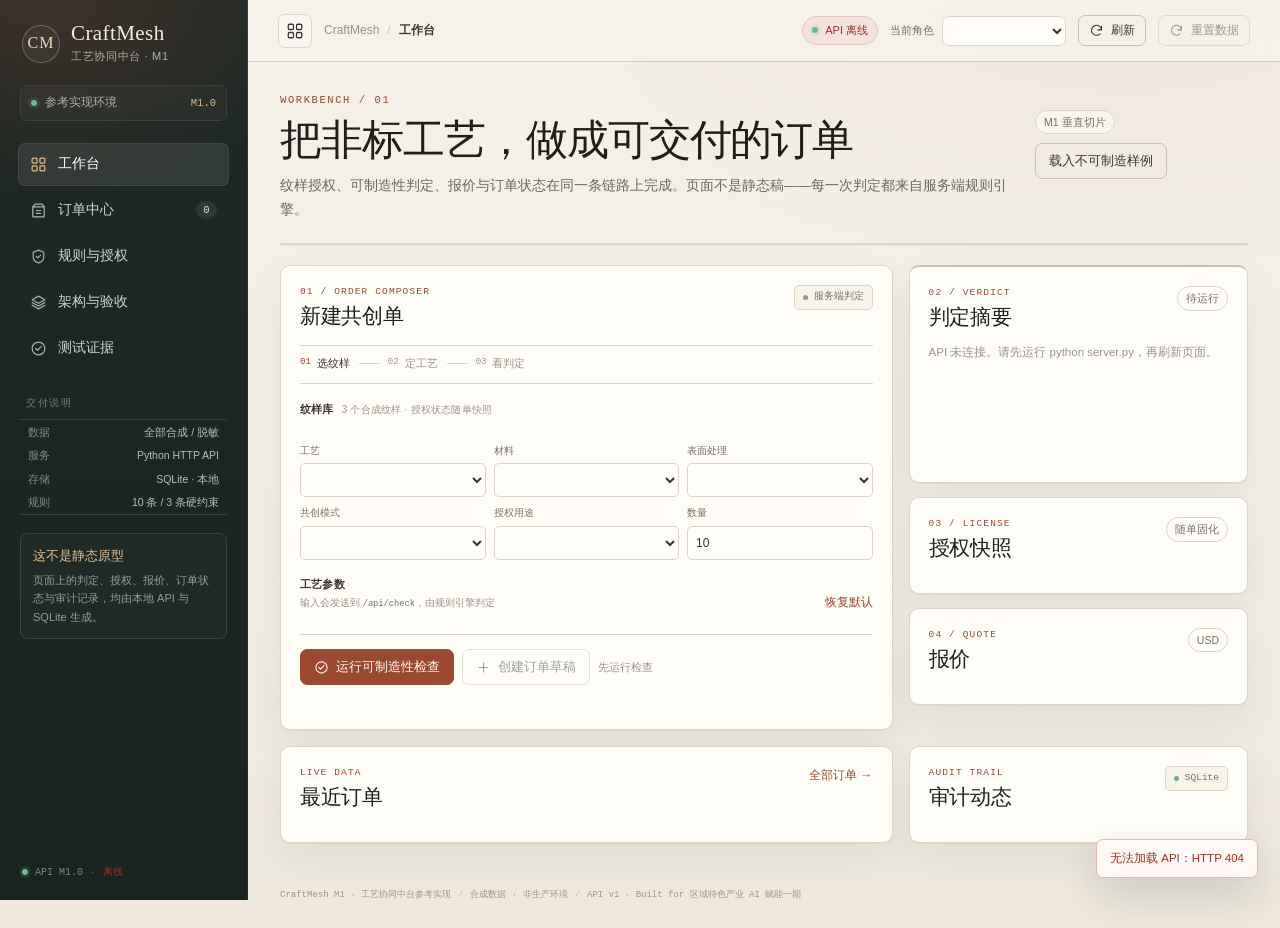
==== commit 4c4ea3a8: "Fix 1724 demo: 85 tests, static snapshot labels, walkthrough local-first" ====
--- a/index.html
+++ b/index.html
@@ -370,7 +370,7 @@
           <div class="boundary-grid">
             <div class="boundary-item is-in">
               <div class="boundary-mark">✓</div>
-              <div><strong>已实现</strong><p>纹样授权校验（来源 / 范围 / 用途 / 编号 / 二创）、10 条规则、3 条硬约束、10/10 人工对照、订单状态机、角色权限、审计、SQLite 持久化、HTTP API、静态资源白名单、30 个自动化测试。</p></div>
+              <div><strong>已实现</strong><p>纹样授权校验（来源 / 范围 / 用途 / 编号 / 二创）、10 条规则、3 条硬约束、10/10 人工对照、订单状态机、角色权限、审计、SQLite 持久化、HTTP API、静态资源白名单、85 个自动化测试。</p></div>
             </div>
             <div class="boundary-item is-out">
               <div class="boundary-mark">—</div>
@@ -479,7 +479,7 @@
           <div class="page-head-copy">
             <div class="eyebrow">EVIDENCE / 05</div>
             <h1>能跑的代码，才叫交付</h1>
-            <p class="lede">核心逻辑与 HTTP API 分开测试：21 个核心单测 + 9 个 API 集成测试。下面是本轮实际运行结果与可复现命令。</p>
+            <p class="lede">核心逻辑与 HTTP API 分开测试：85 个自动化测试，六组：核心 21、API 10、M2 16、AI 18、IP 14、证据 6。下面是本轮实际运行结果与可复现命令。</p>
           </div>
           <div class="page-actions">
             <a class="btn btn-ghost" href="/TEST-REPORT.md" target="_blank" rel="noreferrer">
@@ -490,10 +490,10 @@
         </header>
 
         <div class="test-metrics">
-          <div class="test-metric is-primary"><span>自动化测试</span><strong>30 / 30</strong><small>全部通过</small></div>
+          <div class="test-metric is-primary"><span>自动化测试</span><strong>85 / 85</strong><small>全部通过</small></div>
           <div class="test-metric"><span>核心单测</span><strong>21</strong><small>规则 / 授权 / 状态机</small></div>
-          <div class="test-metric"><span>API 集成</span><strong>9</strong><small>真实 HTTP 请求</small></div>
-          <div class="test-metric"><span>本轮耗时</span><strong>0.99s</strong><small>Windows · CPython 3.12</small></div>
+          <div class="test-metric"><span>API 集成</span><strong>10</strong><small>真实 HTTP 请求</small></div>
+          <div class="test-metric"><span>本轮耗时</span><strong>8.0s</strong><small>Windows · CPython 3.12</small></div>
         </div>
 
         <div class="two-column">
@@ -505,7 +505,7 @@
               </div>
               <span class="server-chip"><span class="chip-dot"></span>unittest</span>
             </div>
-            <pre class="code-block">cd 1724-demo
+            <pre class="code-block">cd <解压目录>
 python -m unittest discover -s tests -v</pre>
             <p class="panel-copy">测试使用临时 SQLite 数据库，结束后自动清理；API 测试真实启动 HTTP 服务并发出请求，不 mock 传输层。</p>
           </section>
@@ -518,7 +518,7 @@
               </div>
               <span class="status-pill pass"><span class="status-dot"></span>OK</span>
             </div>
-            <pre class="code-block code-log">Ran 30 tests in 0.987s
+            <pre class="code-block code-log">Ran 85 tests in 8.0s
 
 OK
 
--- a/styles.css
+++ b/styles.css
@@ -400,7 +400,7 @@
 .pattern-name { display: flex; align-items: center; justify-content: space-between; width: 100%; gap: 5px; font-size: 12px; font-weight: 650; }
 .pattern-source { color: var(--muted); font-family: var(--font-mono); font-size: 9px; letter-spacing: .03em; }
 .pattern-card .mini-license { color: var(--muted-2); font-size: 9.5px; }
-.form-grid { display: grid; grid-template-columns: repeat(5, minmax(0, 1fr)); gap: 8px; }
+.form-grid { display: grid; grid-template-columns: repeat(3, minmax(0, 1fr)); gap: 8px; }
 .field { display: flex; flex-direction: column; gap: 5px; min-width: 0; }
 .field > span { color: var(--muted); font-size: 10px; }
 .field select, .field input {
